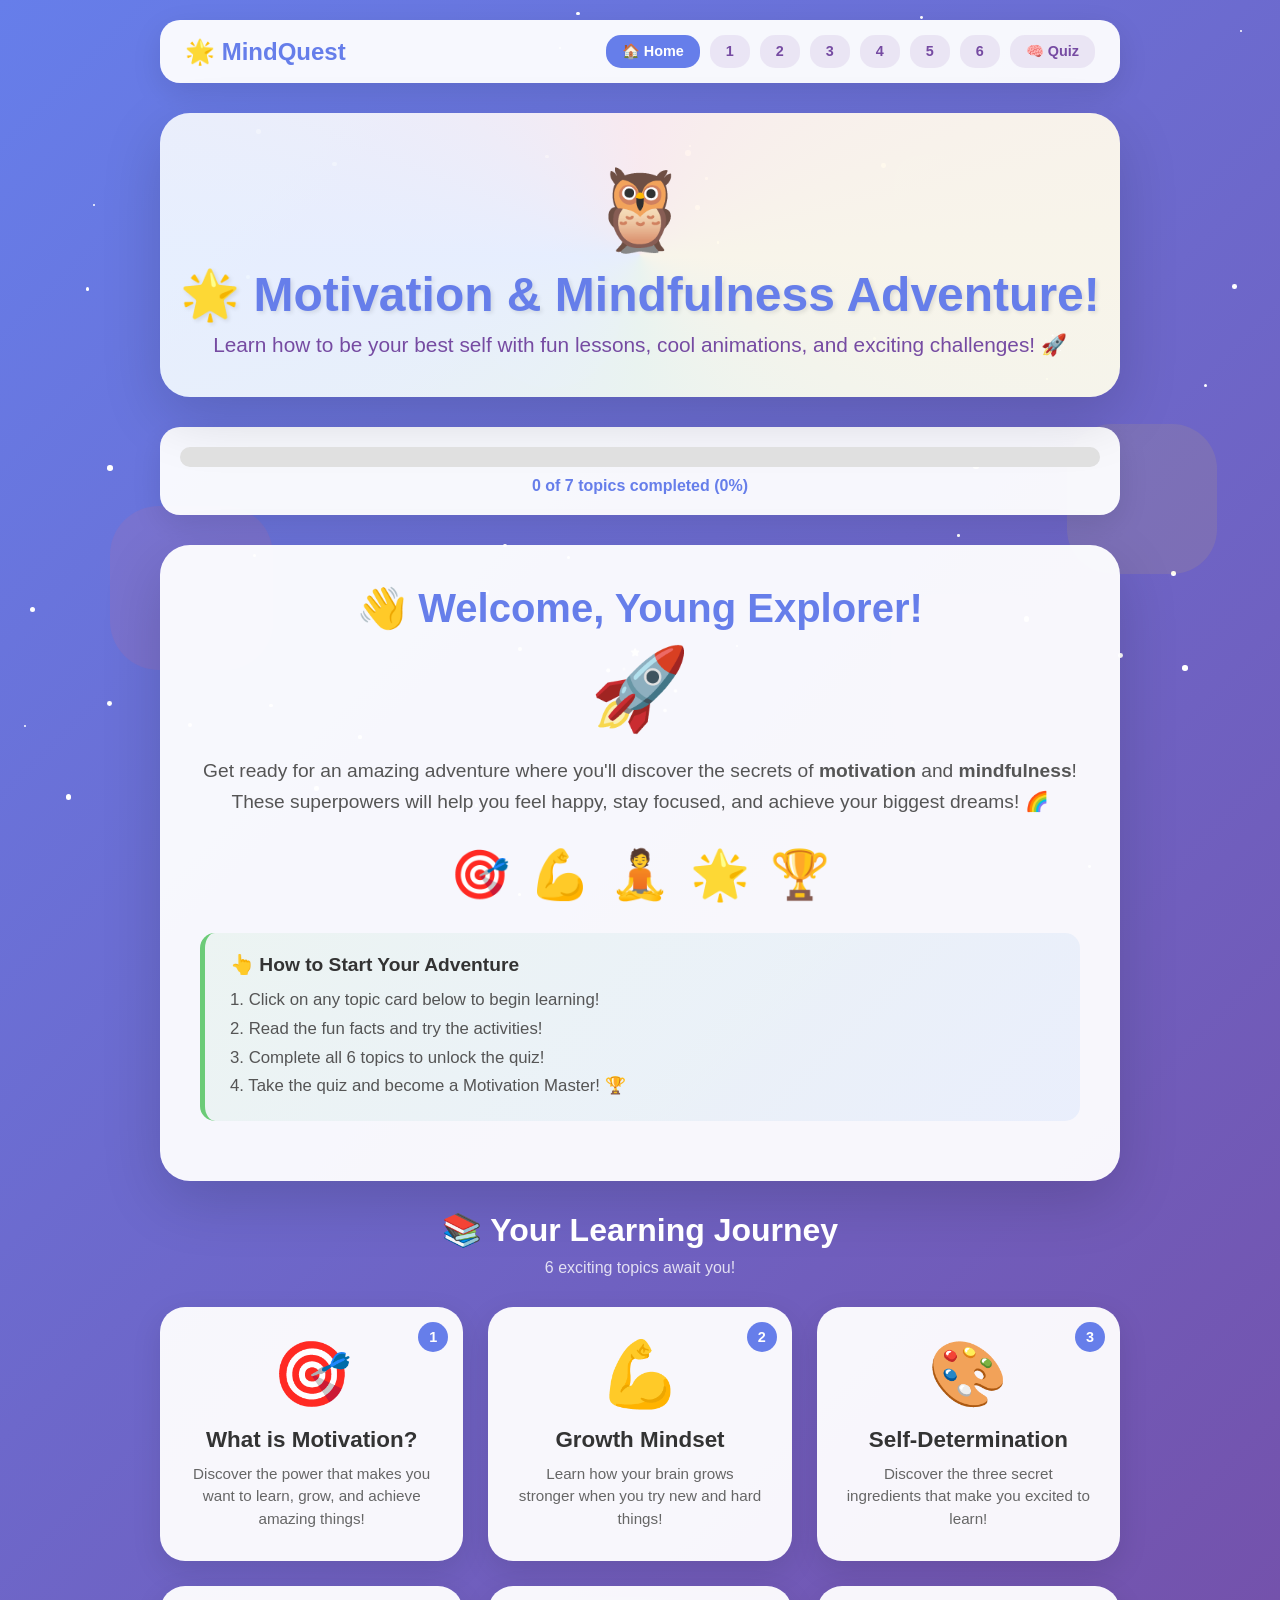
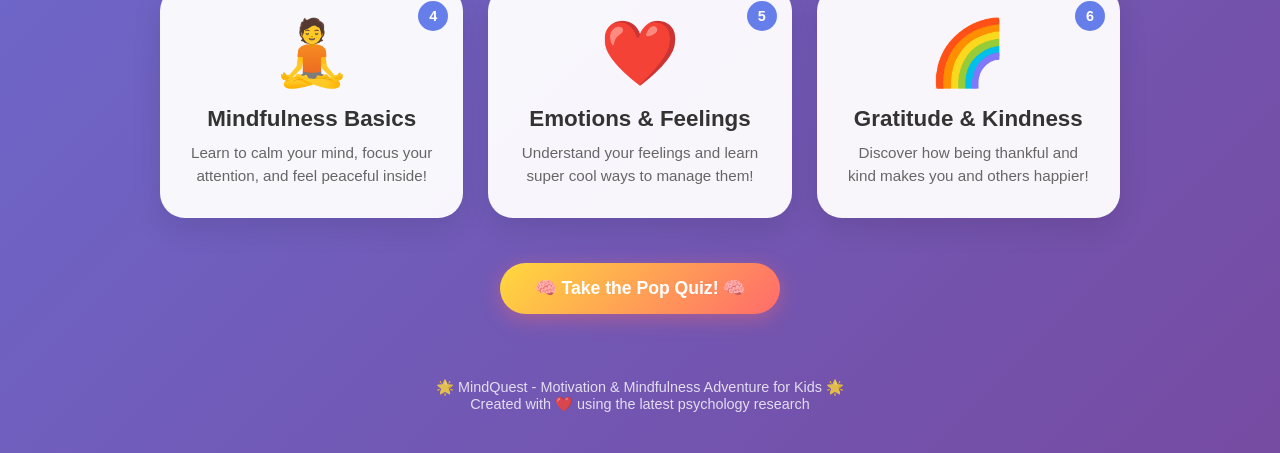
==== course/index.html @ 4ee38eb3 "motivation and mindfulness" ====
<!DOCTYPE html>
<html lang="en">
<head>
  <meta charset="UTF-8">
  <meta name="viewport" content="width=device-width, initial-scale=1.0">
  <title>🌟 Motivation & Mindfulness Adventure for Kids!</title>
  <link rel="stylesheet" href="css/style.css">
</head>
<body>
  <!-- Animated Background -->
  <div class="stars"></div>
  <div class="floating-shapes"></div>

  <div class="container">
    <!-- Navigation -->
    <nav class="nav-bar">
      <a href="index.html" class="logo">🌟 MindQuest</a>
      <div class="nav-links">
        <a href="index.html">🏠 Home</a>
        <a href="topic1.html">1</a>
        <a href="topic2.html">2</a>
        <a href="topic3.html">3</a>
        <a href="topic4.html">4</a>
        <a href="topic5.html">5</a>
        <a href="topic6.html">6</a>
        <a href="quiz.html">🧠 Quiz</a>
      </div>
    </nav>

    <!-- Header -->
    <header class="header">
      <span class="mascot">🦉</span>
      <h1>🌟 Motivation & Mindfulness Adventure!</h1>
      <p class="subtitle">Learn how to be your best self with fun lessons, cool animations, and exciting challenges! 🚀</p>
    </header>

    <!-- Progress -->
    <div class="progress-container">
      <div class="progress-bar">
        <div class="progress-fill" style="width: 0%"></div>
      </div>
      <p class="progress-text">0 of 7 topics completed (0%)</p>
    </div>

    <!-- Welcome Section -->
    <div class="topic-content">
      <h1>👋 Welcome, Young Explorer!</h1>
      <span class="topic-icon">🚀</span>
      <p class="intro-text">
        Get ready for an amazing adventure where you'll discover the secrets of <strong>motivation</strong> 
        and <strong>mindfulness</strong>! These superpowers will help you feel happy, stay focused, 
        and achieve your biggest dreams! 🌈
      </p>

      <div class="illustration">
        <div class="emoji-row">
          <span>🎯</span>
          <span>💪</span>
          <span>🧘</span>
          <span>🌟</span>
          <span>🏆</span>
        </div>
      </div>

      <div class="info-box activity">
        <h3>👆 How to Start Your Adventure</h3>
        <p>
          1. Click on any topic card below to begin learning!<br>
          2. Read the fun facts and try the activities!<br>
          3. Complete all 6 topics to unlock the quiz!<br>
          4. Take the quiz and become a Motivation Master! 🏆
        </p>
      </div>
    </div>

    <!-- Topic Cards Grid -->
    <h2 style="text-align:center; color:white; font-size:2em; margin:30px 0 10px 0;">📚 Your Learning Journey</h2>
    <p style="text-align:center; color:rgba(255,255,255,0.8); margin-bottom:20px;">6 exciting topics await you!</p>
    
    <div class="topic-grid">
      <a href="topic1.html" style="text-decoration:none;">
        <div class="topic-card">
          <span class="card-number">1</span>
          <span class="icon">🎯</span>
          <h3>What is Motivation?</h3>
          <p>Discover the power that makes you want to learn, grow, and achieve amazing things!</p>
        </div>
      </a>

      <a href="topic2.html" style="text-decoration:none;">
        <div class="topic-card">
          <span class="card-number">2</span>
          <span class="icon">💪</span>
          <h3>Growth Mindset</h3>
          <p>Learn how your brain grows stronger when you try new and hard things!</p>
        </div>
      </a>

      <a href="topic3.html" style="text-decoration:none;">
        <div class="topic-card">
          <span class="card-number">3</span>
          <span class="icon">🎨</span>
          <h3>Self-Determination</h3>
          <p>Discover the three secret ingredients that make you excited to learn!</p>
        </div>
      </a>

      <a href="topic4.html" style="text-decoration:none;">
        <div class="topic-card">
          <span class="card-number">4</span>
          <span class="icon">🧘</span>
          <h3>Mindfulness Basics</h3>
          <p>Learn to calm your mind, focus your attention, and feel peaceful inside!</p>
        </div>
      </a>

      <a href="topic5.html" style="text-decoration:none;">
        <div class="topic-card">
          <span class="card-number">5</span>
          <span class="icon">❤️</span>
          <h3>Emotions & Feelings</h3>
          <p>Understand your feelings and learn super cool ways to manage them!</p>
        </div>
      </a>

      <a href="topic6.html" style="text-decoration:none;">
        <div class="topic-card">
          <span class="card-number">6</span>
          <span class="icon">🌈</span>
          <h3>Gratitude & Kindness</h3>
          <p>Discover how being thankful and kind makes you and others happier!</p>
        </div>
      </a>
    </div>

    <!-- Quiz CTA -->
    <div style="text-align:center; margin: 40px 0;">
      <a href="quiz.html" class="btn btn-secondary">🧠 Take the Pop Quiz! 🧠</a>
    </div>

    <!-- Footer -->
    <footer class="footer">
      <p>🌟 MindQuest - Motivation & Mindfulness Adventure for Kids 🌟</p>
      <p>Created with ❤️ using the latest psychology research</p>
    </footer>
  </div>

  <script src="js/script.js"></script>
</body>
</html>
---- course/css/style.css ----
/* ===== RESET & BASE ===== */
* {
  margin: 0;
  padding: 0;
  box-sizing: border-box;
}

body {
  font-family: 'Segoe UI', 'Comic Sans MS', 'Chalkboard SE', cursive, sans-serif;
  background: linear-gradient(135deg, #667eea 0%, #764ba2 100%);
  min-height: 100vh;
  color: #333;
  overflow-x: hidden;
}

/* ===== ANIMATED BACKGROUND ===== */
.stars {
  position: fixed;
  top: 0;
  left: 0;
  width: 100%;
  height: 100%;
  pointer-events: none;
  z-index: 0;
  overflow: hidden;
}

.star {
  position: absolute;
  width: 4px;
  height: 4px;
  background: white;
  border-radius: 50%;
  animation: twinkle 3s infinite;
}

@keyframes twinkle {
  0%, 100% { opacity: 0.2; transform: scale(0.8); }
  50% { opacity: 1; transform: scale(1.2); }
}

/* ===== FLOATING SHAPES ===== */
.floating-shapes {
  position: fixed;
  top: 0;
  left: 0;
  width: 100%;
  height: 100%;
  pointer-events: none;
  z-index: 0;
  overflow: hidden;
}

.shape {
  position: absolute;
  border-radius: 50%;
  opacity: 0.1;
  animation: float 15s infinite ease-in-out;
}

.shape:nth-child(1) {
  width: 200px;
  height: 200px;
  background: #ff6b6b;
  top: 10%;
  left: 5%;
  animation-delay: 0s;
}

.shape:nth-child(2) {
  width: 150px;
  height: 150px;
  background: #ffd93d;
  top: 60%;
  left: 80%;
  animation-delay: -3s;
}

.shape:nth-child(3) {
  width: 180px;
  height: 180px;
  background: #6bcb77;
  top: 30%;
  left: 70%;
  animation-delay: -6s;
}

.shape:nth-child(4) {
  width: 120px;
  height: 120px;
  background: #4d96ff;
  top: 70%;
  left: 20%;
  animation-delay: -9s;
}

.shape:nth-child(5) {
  width: 100px;
  height: 100px;
  background: #ff6b6b;
  top: 80%;
  left: 50%;
  animation-delay: -12s;
}

@keyframes float {
  0%, 100% { transform: translateY(0) rotate(0deg); }
  25% { transform: translateY(-30px) rotate(90deg); }
  50% { transform: translateY(-60px) rotate(180deg); }
  75% { transform: translateY(-30px) rotate(270deg); }
}

/* ===== CONTAINER ===== */
.container {
  max-width: 1000px;
  margin: 0 auto;
  padding: 20px;
  position: relative;
  z-index: 1;
}

/* ===== HEADER ===== */
.header {
  text-align: center;
  padding: 40px 20px;
  background: rgba(255, 255, 255, 0.95);
  border-radius: 30px;
  margin-bottom: 30px;
  box-shadow: 0 20px 60px rgba(0,0,0,0.15);
  position: relative;
  overflow: hidden;
}

.header::before {
  content: '';
  position: absolute;
  top: -50%;
  left: -50%;
  width: 200%;
  height: 200%;
  background: conic-gradient(from 0deg, #ff6b6b, #ffd93d, #6bcb77, #4d96ff, #ff6b6b);
  animation: rotate 10s linear infinite;
  opacity: 0.1;
}

@keyframes rotate {
  100% { transform: rotate(360deg); }
}

.header h1 {
  font-size: 3em;
  color: #667eea;
  position: relative;
  z-index: 1;
  text-shadow: 2px 2px 4px rgba(0,0,0,0.1);
}

.header .subtitle {
  font-size: 1.3em;
  color: #764ba2;
  margin-top: 10px;
  position: relative;
  z-index: 1;
}

.header .mascot {
  font-size: 5em;
  display: block;
  margin: 10px auto;
  animation: bounce 2s infinite;
  position: relative;
  z-index: 1;
}

@keyframes bounce {
  0%, 100% { transform: translateY(0); }
  50% { transform: translateY(-20px); }
}

/* ===== NAVIGATION ===== */
.nav-bar {
  background: rgba(255, 255, 255, 0.95);
  border-radius: 20px;
  padding: 15px 25px;
  margin-bottom: 30px;
  display: flex;
  justify-content: space-between;
  align-items: center;
  box-shadow: 0 10px 30px rgba(0,0,0,0.1);
  flex-wrap: wrap;
  gap: 10px;
}

.nav-bar .logo {
  font-size: 1.5em;
  font-weight: bold;
  color: #667eea;
  text-decoration: none;
}

.nav-links {
  display: flex;
  gap: 10px;
  flex-wrap: wrap;
}

.nav-links a {
  text-decoration: none;
  color: #764ba2;
  padding: 8px 16px;
  border-radius: 15px;
  background: rgba(118, 75, 162, 0.1);
  transition: all 0.3s;
  font-weight: 600;
  font-size: 0.9em;
}

.nav-links a:hover {
  background: #764ba2;
  color: white;
  transform: translateY(-2px);
}

.nav-links a.active {
  background: #667eea;
  color: white;
}

/* ===== TOPIC CARDS ===== */
.topic-grid {
  display: grid;
  grid-template-columns: repeat(auto-fit, minmax(280px, 1fr));
  gap: 25px;
  margin: 30px 0;
}

.topic-card {
  background: rgba(255, 255, 255, 0.95);
  border-radius: 25px;
  padding: 30px;
  text-align: center;
  box-shadow: 0 10px 30px rgba(0,0,0,0.1);
  transition: all 0.3s;
  cursor: pointer;
  position: relative;
  overflow: hidden;
}

.topic-card::before {
  content: '';
  position: absolute;
  top: 0;
  left: 0;
  right: 0;
  height: 5px;
  background: linear-gradient(90deg, #ff6b6b, #ffd93d, #6bcb77, #4d96ff);
  transform: scaleX(0);
  transition: transform 0.3s;
}

.topic-card:hover::before {
  transform: scaleX(1);
}

.topic-card:hover {
  transform: translateY(-10px);
  box-shadow: 0 20px 50px rgba(0,0,0,0.2);
}

.topic-card .icon {
  font-size: 4em;
  margin-bottom: 15px;
  display: block;
  animation: bounce 2s infinite;
}

.topic-card:nth-child(2) .icon { animation-delay: 0.3s; }
.topic-card:nth-child(3) .icon { animation-delay: 0.6s; }
.topic-card:nth-child(4) .icon { animation-delay: 0.9s; }
.topic-card:nth-child(5) .icon { animation-delay: 1.2s; }
.topic-card:nth-child(6) .icon { animation-delay: 1.5s; }

.topic-card h3 {
  color: #333;
  font-size: 1.4em;
  margin-bottom: 10px;
}

.topic-card p {
  color: #666;
  font-size: 0.95em;
  line-height: 1.5;
}

.topic-card .card-number {
  position: absolute;
  top: 15px;
  right: 15px;
  background: #667eea;
  color: white;
  width: 30px;
  height: 30px;
  border-radius: 50%;
  display: flex;
  align-items: center;
  justify-content: center;
  font-weight: bold;
  font-size: 0.9em;
}

/* ===== TOPIC PAGE CONTENT ===== */
.topic-content {
  background: rgba(255, 255, 255, 0.95);
  border-radius: 30px;
  padding: 40px;
  margin-bottom: 30px;
  box-shadow: 0 20px 60px rgba(0,0,0,0.15);
  animation: slideUp 0.6s ease-out;
}

@keyframes slideUp {
  from { opacity: 0; transform: translateY(30px); }
  to { opacity: 1; transform: translateY(0); }
}

.topic-content h1 {
  font-size: 2.5em;
  color: #667eea;
  margin-bottom: 10px;
  text-align: center;
}

.topic-content .topic-icon {
  font-size: 5em;
  text-align: center;
  display: block;
  margin: 10px auto 20px;
  animation: bounce 2s infinite;
}

.topic-content .intro-text {
  font-size: 1.2em;
  color: #555;
  text-align: center;
  margin-bottom: 30px;
  line-height: 1.6;
}

/* ===== INFO BOXES ===== */
.info-box {
  background: linear-gradient(135deg, #667eea15, #764ba215);
  border-left: 5px solid #667eea;
  border-radius: 15px;
  padding: 20px 25px;
  margin: 20px 0;
  animation: slideUp 0.6s ease-out;
}

.info-box.tip {
  background: linear-gradient(135deg, #ffd93d15, #ff6b6b15);
  border-left-color: #ffd93d;
}

.info-box.activity {
  background: linear-gradient(135deg, #6bcb7715, #4d96ff15);
  border-left-color: #6bcb77;
}

.info-box.story {
  background: linear-gradient(135deg, #ff6b6b15, #ffd93d15);
  border-left-color: #ff6b6b;
}

.info-box h3 {
  color: #333;
  margin-bottom: 10px;
  font-size: 1.2em;
}

.info-box p, .info-box li {
  color: #555;
  line-height: 1.7;
  font-size: 1.05em;
}

.info-box ul {
  padding-left: 20px;
}

.info-box ul li {
  margin: 8px 0;
}

/* ===== ANIMATED ILLUSTRATIONS ===== */
.illustration {
  text-align: center;
  margin: 30px 0;
  position: relative;
}

.illustration .emoji-big {
  font-size: 6em;
  display: inline-block;
  animation: bounce 2s infinite;
}

.illustration .emoji-row {
  display: flex;
  justify-content: center;
  gap: 20px;
  flex-wrap: wrap;
}

.illustration .emoji-row span {
  font-size: 3em;
  animation: bounce 2s infinite;
}

.illustration .emoji-row span:nth-child(2) { animation-delay: 0.3s; }
.illustration .emoji-row span:nth-child(3) { animation-delay: 0.6s; }
.illustration .emoji-row span:nth-child(4) { animation-delay: 0.9s; }
.illustration .emoji-row span:nth-child(5) { animation-delay: 1.2s; }

/* ===== PROGRESS BAR ===== */
.progress-container {
  background: rgba(255, 255, 255, 0.95);
  border-radius: 20px;
  padding: 20px;
  margin-bottom: 30px;
  box-shadow: 0 10px 30px rgba(0,0,0,0.1);
}

.progress-bar {
  height: 20px;
  background: #e0e0e0;
  border-radius: 10px;
  overflow: hidden;
  position: relative;
}

.progress-fill {
  height: 100%;
  background: linear-gradient(90deg, #ff6b6b, #ffd93d, #6bcb77, #4d96ff);
  border-radius: 10px;
  transition: width 0.8s ease;
  position: relative;
}

.progress-fill::after {
  content: '';
  position: absolute;
  top: 0;
  left: 0;
  right: 0;
  bottom: 0;
  background: linear-gradient(90deg, transparent, rgba(255,255,255,0.3), transparent);
  animation: shimmer 2s infinite;
}

@keyframes shimmer {
  0% { transform: translateX(-100%); }
  100% { transform: translateX(100%); }
}

.progress-text {
  text-align: center;
  margin-top: 10px;
  font-weight: bold;
  color: #667eea;
}

/* ===== BUTTONS ===== */
.btn {
  display: inline-block;
  padding: 15px 35px;
  border-radius: 50px;
  text-decoration: none;
  font-weight: bold;
  font-size: 1.1em;
  transition: all 0.3s;
  border: none;
  cursor: pointer;
  margin: 5px;
}

.btn-primary {
  background: linear-gradient(135deg, #667eea, #764ba2);
  color: white;
  box-shadow: 0 5px 20px rgba(102, 126, 234, 0.4);
}

.btn-primary:hover {
  transform: translateY(-3px);
  box-shadow: 0 10px 30px rgba(102, 126, 234, 0.5);
}

.btn-secondary {
  background: linear-gradient(135deg, #ffd93d, #ff6b6b);
  color: white;
  box-shadow: 0 5px 20px rgba(255, 107, 107, 0.4);
}

.btn-secondary:hover {
  transform: translateY(-3px);
  box-shadow: 0 10px 30px rgba(255, 107, 107, 0.5);
}

.btn-success {
  background: linear-gradient(135deg, #6bcb77, #4d96ff);
  color: white;
  box-shadow: 0 5px 20px rgba(107, 203, 119, 0.4);
}

.btn-success:hover {
  transform: translateY(-3px);
  box-shadow: 0 10px 30px rgba(107, 203, 119, 0.5);
}

.btn-group {
  text-align: center;
  margin: 30px 0;
}

/* ===== QUIZ STYLES ===== */
.quiz-container {
  background: rgba(255, 255, 255, 0.95);
  border-radius: 30px;
  padding: 40px;
  margin-bottom: 30px;
  box-shadow: 0 20px 60px rgba(0,0,0,0.15);
}

.quiz-container h1 {
  text-align: center;
  color: #667eea;
  font-size: 2.5em;
  margin-bottom: 10px;
}

.quiz-container .quiz-icon {
  text-align: center;
  font-size: 4em;
  display: block;
  margin-bottom: 20px;
  animation: bounce 2s infinite;
}

.question {
  background: linear-gradient(135deg, #667eea08, #764ba208);
  border-radius: 20px;
  padding: 25px;
  margin: 20px 0;
  border: 2px solid #667eea20;
  animation: slideUp 0.6s ease-out;
}

.question:nth-child(2) { animation-delay: 0.1s; }
.question:nth-child(3) { animation-delay: 0.2s; }
.question:nth-child(4) { animation-delay: 0.3s; }
.question:nth-child(5) { animation-delay: 0.4s; }
.question:nth-child(6) { animation-delay: 0.5s; }

.question h3 {
  color: #333;
  margin-bottom: 15px;
  font-size: 1.2em;
}

.question .q-number {
  display: inline-block;
  background: #667eea;
  color: white;
  width: 30px;
  height: 30px;
  border-radius: 50%;
  text-align: center;
  line-height: 30px;
  margin-right: 10px;
  font-size: 0.9em;
}

.options {
  display: grid;
  grid-template-columns: 1fr 1fr;
  gap: 10px;
}

@media (max-width: 600px) {
  .options {
    grid-template-columns: 1fr;
  }
}

.option {
  padding: 12px 20px;
  border: 2px solid #e0e0e0;
  border-radius: 12px;
  cursor: pointer;
  transition: all 0.3s;
  background: white;
  font-size: 1em;
  text-align: left;
}

.option:hover {
  border-color: #667eea;
  background: #667eea10;
}

.option.selected {
  border-color: #667eea;
  background: #667eea20;
}

.option.correct {
  border-color: #6bcb77;
  background: #6bcb7720;
  animation: correctPulse 0.5s;
}

.option.wrong {
  border-color: #ff6b6b;
  background: #ff6b6b20;
  animation: shake 0.5s;
}

@keyframes correctPulse {
  0%, 100% { transform: scale(1); }
  50% { transform: scale(1.05); }
}

@keyframes shake {
  0%, 100% { transform: translateX(0); }
  25% { transform: translateX(-5px); }
  75% { transform: translateX(5px); }
}

.quiz-result {
  text-align: center;
  padding: 30px;
  margin-top: 20px;
  border-radius: 20px;
  background: linear-gradient(135deg, #667eea10, #764ba210);
  display: none;
}

.quiz-result.show {
  display: block;
  animation: slideUp 0.6s ease-out;
}

.quiz-result .result-icon {
  font-size: 5em;
  display: block;
  margin-bottom: 15px;
}

.quiz-result h2 {
  color: #667eea;
  margin-bottom: 10px;
}

.quiz-result .score {
  font-size: 2em;
  font-weight: bold;
  color: #764ba2;
  margin: 15px 0;
}

.quiz-result .answers-review {
  text-align: left;
  margin-top: 20px;
}

.answers-review .answer-item {
  padding: 10px;
  margin: 5px 0;
  border-radius: 10px;
  background: white;
}

.answer-item.correct-answer {
  border-left: 4px solid #6bcb77;
}

.answer-item.wrong-answer {
  border-left: 4px solid #ff6b6b;
}

/* ===== FOOTER ===== */
.footer {
  text-align: center;
  padding: 20px;
  color: rgba(255,255,255,0.8);
  font-size: 0.9em;
}

/* ===== CONFETTI ===== */
.confetti-container {
  position: fixed;
  top: 0;
  left: 0;
  width: 100%;
  height: 100%;
  pointer-events: none;
  z-index: 1000;
  overflow: hidden;
}

.confetti-piece {
  position: absolute;
  width: 10px;
  height: 10px;
  top: -10px;
  animation: confettiFall 3s ease-in forwards;
}

@keyframes confettiFall {
  0% { transform: translateY(0) rotate(0deg); opacity: 1; }
  100% { transform: translateY(100vh) rotate(720deg); opacity: 0; }
}

/* ===== RESPONSIVE ===== */
@media (max-width: 768px) {
  .header h1 { font-size: 2em; }
  .topic-content { padding: 25px; }
  .topic-content h1 { font-size: 1.8em; }
  .nav-bar { flex-direction: column; text-align: center; }
  .nav-links { justify-content: center; }
  .quiz-container { padding: 20px; }
}

/* ===== TOOLTIP ===== */
.tooltip {
  position: relative;
  display: inline-block;
  cursor: help;
}

.tooltip .tooltip-text {
  visibility: hidden;
  width: 200px;
  background: #333;
  color: white;
  text-align: center;
  border-radius: 10px;
  padding: 10px;
  position: absolute;
  z-index: 1;
  bottom: 125%;
  left: 50%;
  transform: translateX(-50%);
  opacity: 0;
  transition: opacity 0.3s;
  font-size: 0.9em;
}

.tooltip:hover .tooltip-text {
  visibility: visible;
  opacity: 1;
}

/* ===== LOADING SPINNER ===== */
.spinner {
  width: 50px;
  height: 50px;
  border: 5px solid #e0e0e0;
  border-top: 5px solid #667eea;
  border-radius: 50%;
  animation: spin 1s linear infinite;
  margin: 20px auto;
}

@keyframes spin {
  0% { transform: rotate(0deg); }
  100% { transform: rotate(360deg); }
}

/* ===== PAGE TRANSITIONS ===== */
.page-transition {
  animation: pageIn 0.5s ease-out;
}

@keyframes pageIn {
  from { opacity: 0; transform: scale(0.95); }
  to { opacity: 1; transform: scale(1); }
}
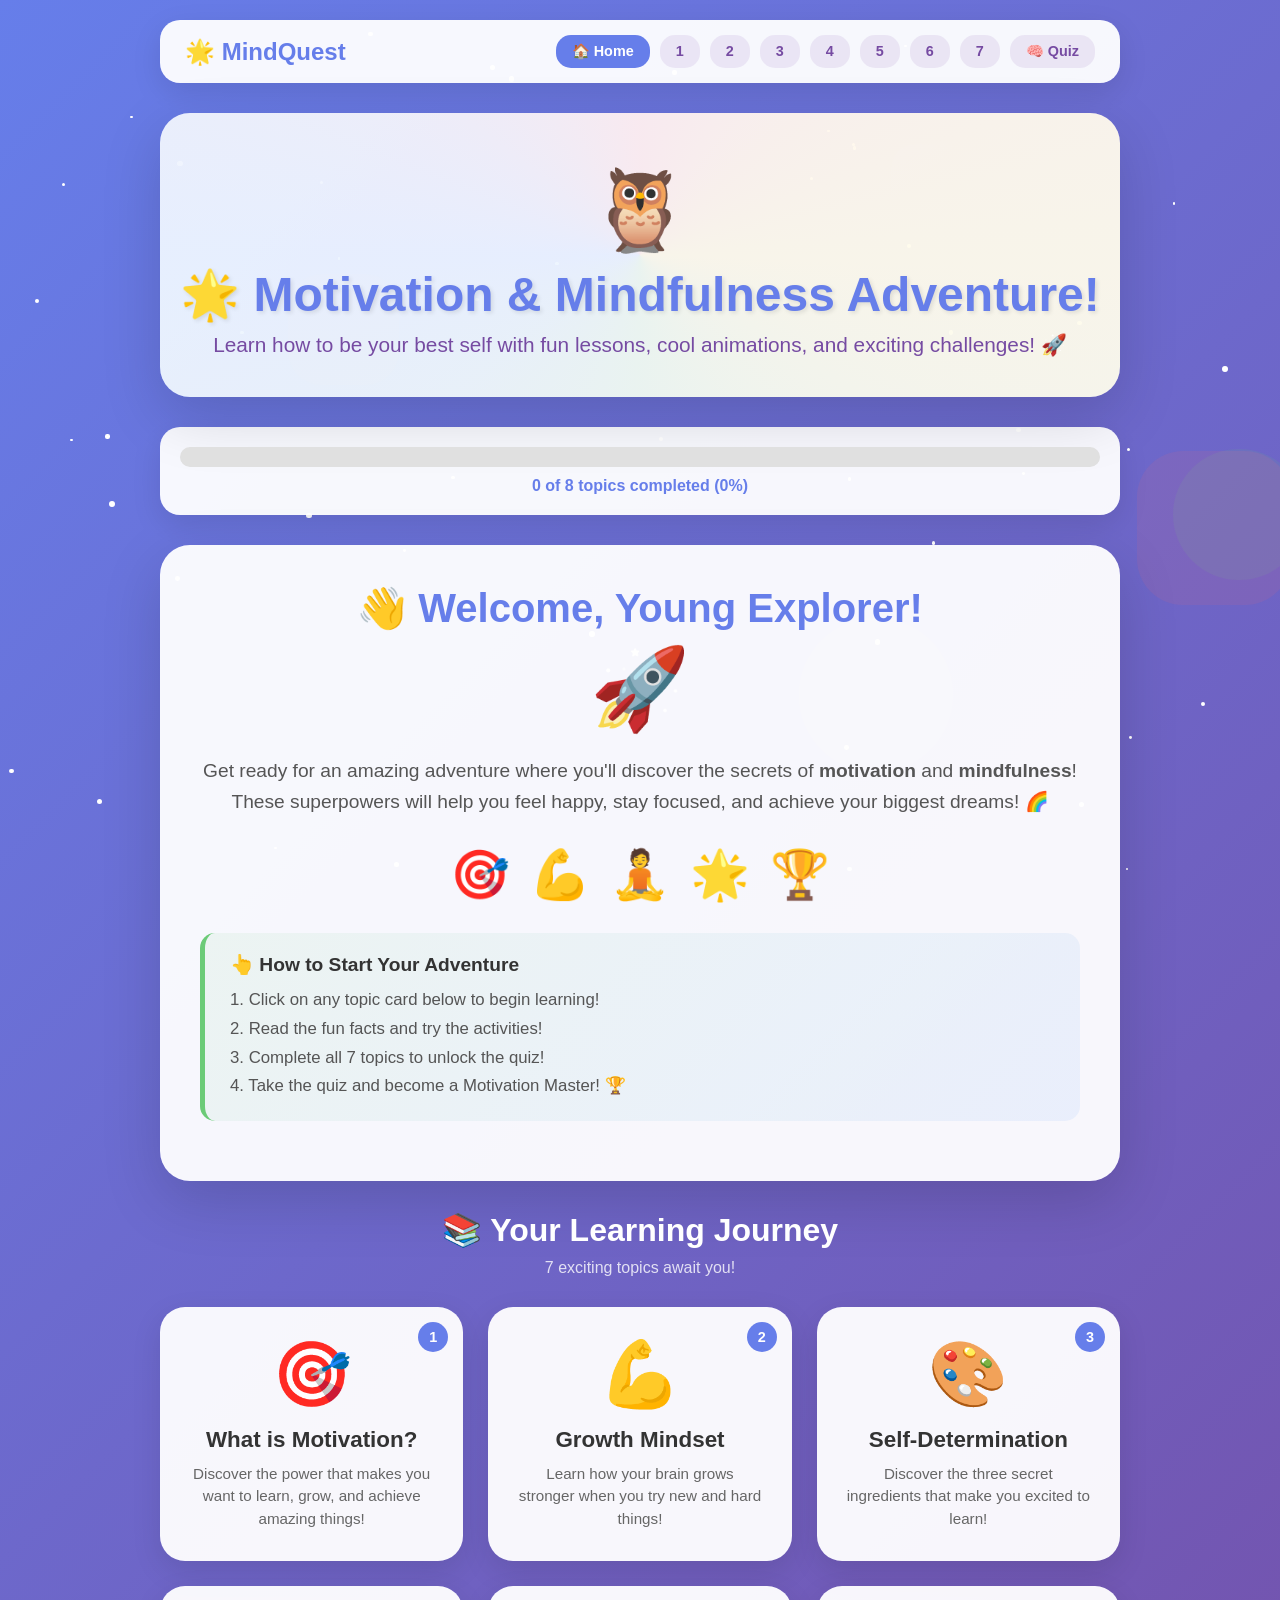
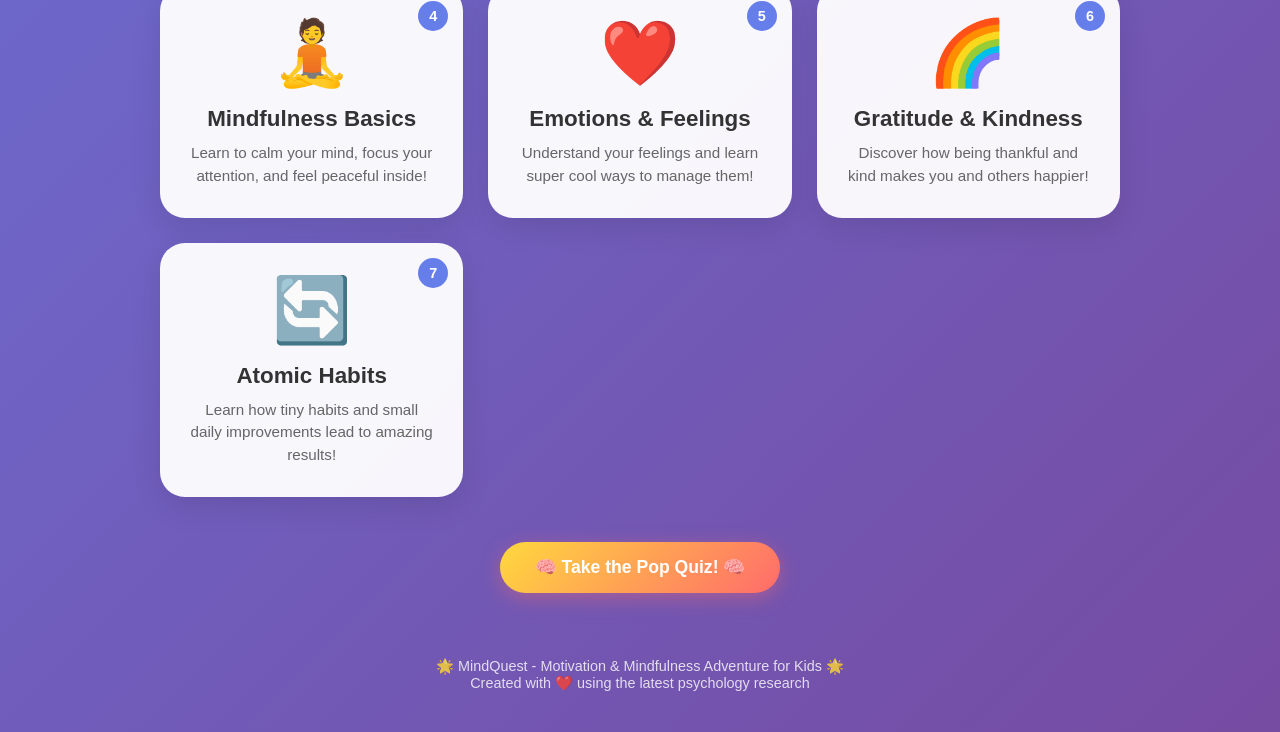
==== commit 23a4fe03: "added atomic habit" ====
--- a/course/index.html
+++ b/course/index.html
@@ -7,12 +7,10 @@
   <link rel="stylesheet" href="css/style.css">
 </head>
 <body>
-  <!-- Animated Background -->
   <div class="stars"></div>
   <div class="floating-shapes"></div>
 
   <div class="container">
-    <!-- Navigation -->
     <nav class="nav-bar">
       <a href="index.html" class="logo">🌟 MindQuest</a>
       <div class="nav-links">
@@ -23,26 +21,24 @@
         <a href="topic4.html">4</a>
         <a href="topic5.html">5</a>
         <a href="topic6.html">6</a>
+        <a href="topic7.html">7</a>
         <a href="quiz.html">🧠 Quiz</a>
       </div>
     </nav>
 
-    <!-- Header -->
     <header class="header">
       <span class="mascot">🦉</span>
       <h1>🌟 Motivation & Mindfulness Adventure!</h1>
       <p class="subtitle">Learn how to be your best self with fun lessons, cool animations, and exciting challenges! 🚀</p>
     </header>
 
-    <!-- Progress -->
     <div class="progress-container">
       <div class="progress-bar">
         <div class="progress-fill" style="width: 0%"></div>
       </div>
-      <p class="progress-text">0 of 7 topics completed (0%)</p>
+      <p class="progress-text">0 of 8 topics completed (0%)</p>
     </div>
 
-    <!-- Welcome Section -->
     <div class="topic-content">
       <h1>👋 Welcome, Young Explorer!</h1>
       <span class="topic-icon">🚀</span>
@@ -67,15 +63,14 @@
         <p>
           1. Click on any topic card below to begin learning!<br>
           2. Read the fun facts and try the activities!<br>
-          3. Complete all 6 topics to unlock the quiz!<br>
+          3. Complete all 7 topics to unlock the quiz!<br>
           4. Take the quiz and become a Motivation Master! 🏆
         </p>
       </div>
     </div>
 
-    <!-- Topic Cards Grid -->
     <h2 style="text-align:center; color:white; font-size:2em; margin:30px 0 10px 0;">📚 Your Learning Journey</h2>
-    <p style="text-align:center; color:rgba(255,255,255,0.8); margin-bottom:20px;">6 exciting topics await you!</p>
+    <p style="text-align:center; color:rgba(255,255,255,0.8); margin-bottom:20px;">7 exciting topics await you!</p>
     
     <div class="topic-grid">
       <a href="topic1.html" style="text-decoration:none;">
@@ -131,14 +126,21 @@
           <p>Discover how being thankful and kind makes you and others happier!</p>
         </div>
       </a>
+
+      <a href="topic7.html" style="text-decoration:none;">
+        <div class="topic-card">
+          <span class="card-number">7</span>
+          <span class="icon">🔄</span>
+          <h3>Atomic Habits</h3>
+          <p>Learn how tiny habits and small daily improvements lead to amazing results!</p>
+        </div>
+      </a>
     </div>
 
-    <!-- Quiz CTA -->
     <div style="text-align:center; margin: 40px 0;">
       <a href="quiz.html" class="btn btn-secondary">🧠 Take the Pop Quiz! 🧠</a>
     </div>
 
-    <!-- Footer -->
     <footer class="footer">
       <p>🌟 MindQuest - Motivation & Mindfulness Adventure for Kids 🌟</p>
       <p>Created with ❤️ using the latest psychology research</p>
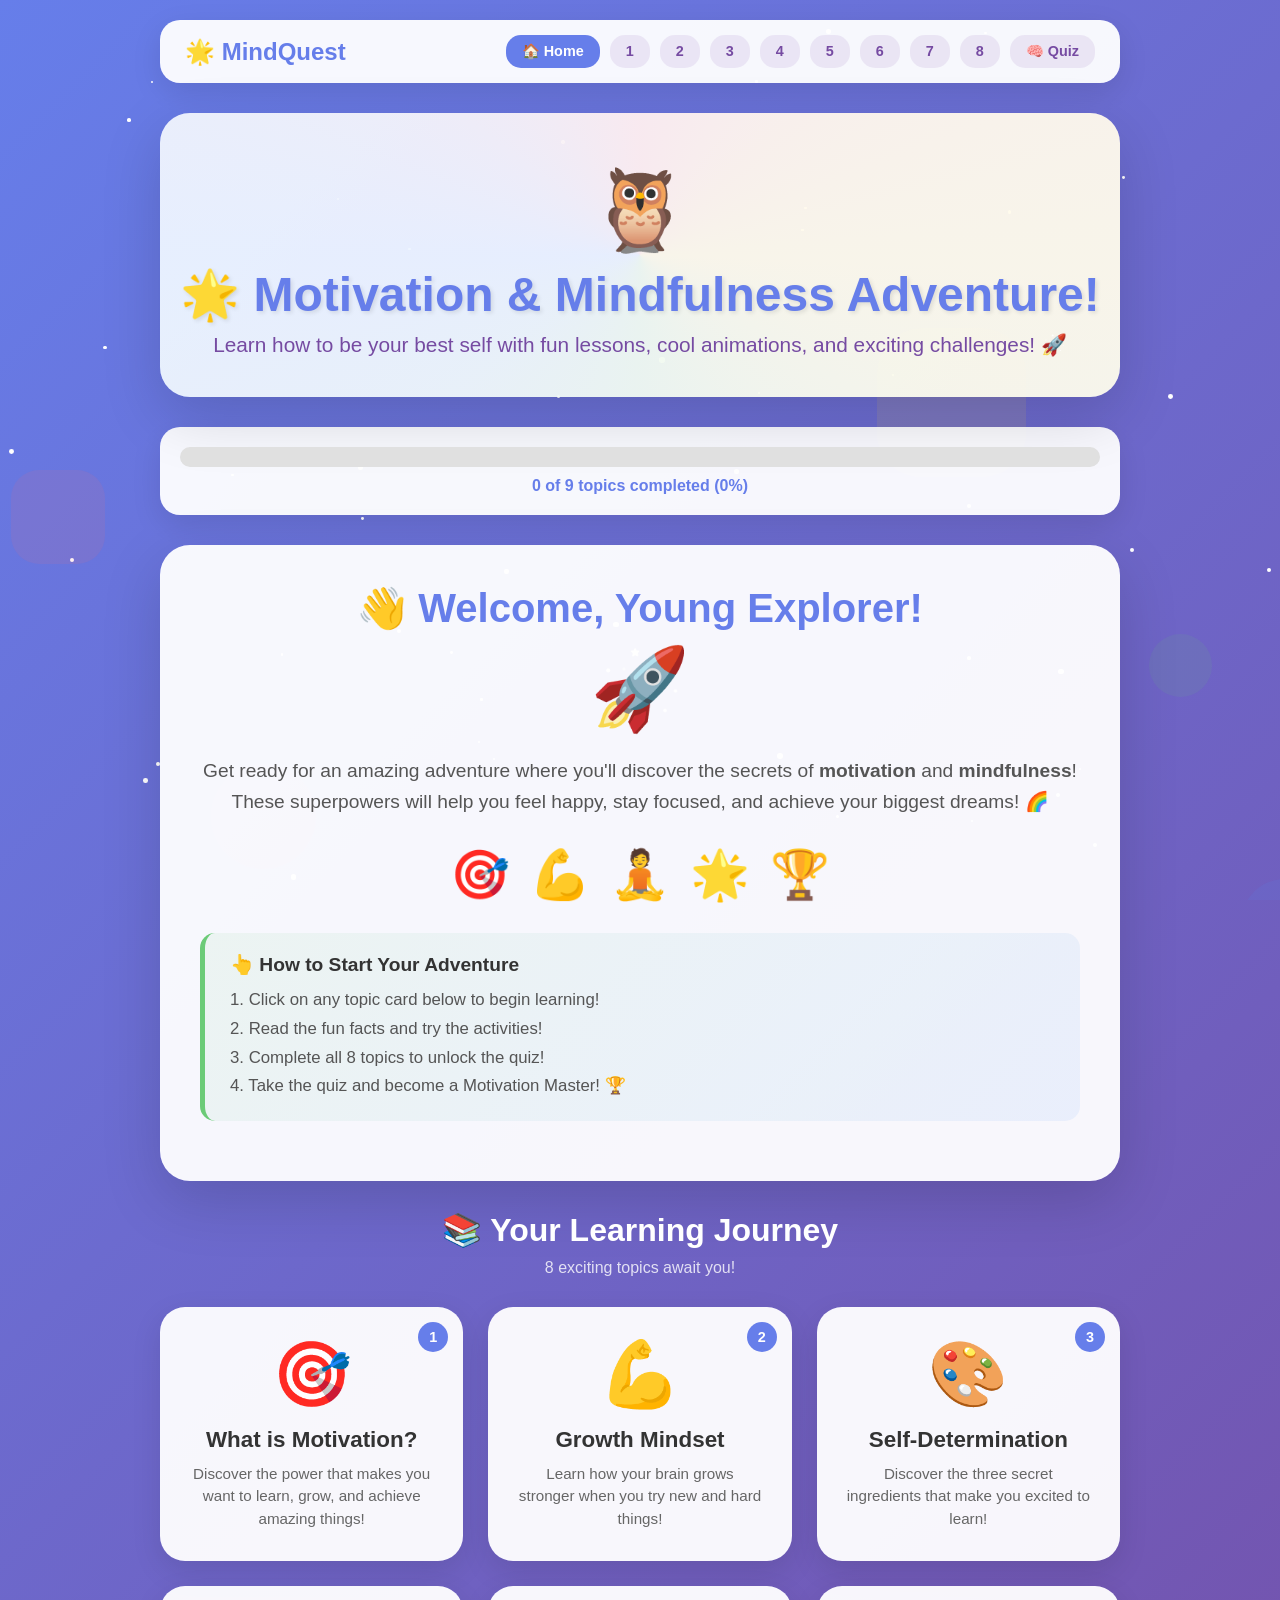
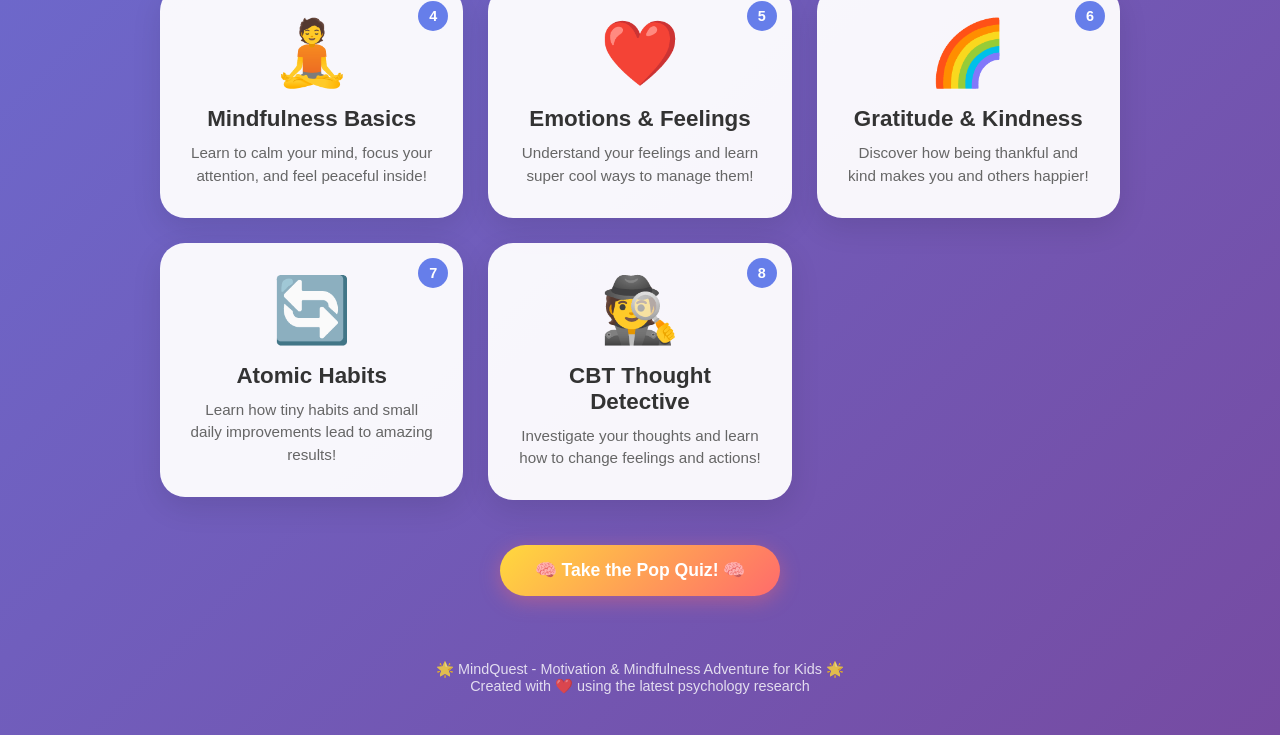
==== commit e0b848a8: "add joke columns" ====
--- a/course/index.html
+++ b/course/index.html
@@ -22,6 +22,7 @@
         <a href="topic5.html">5</a>
         <a href="topic6.html">6</a>
         <a href="topic7.html">7</a>
+        <a href="topic8.html">8</a>
         <a href="quiz.html">🧠 Quiz</a>
       </div>
     </nav>
@@ -36,7 +37,7 @@
       <div class="progress-bar">
         <div class="progress-fill" style="width: 0%"></div>
       </div>
-      <p class="progress-text">0 of 8 topics completed (0%)</p>
+      <p class="progress-text">0 of 9 topics completed (0%)</p>
     </div>
 
     <div class="topic-content">
@@ -63,14 +64,14 @@
         <p>
           1. Click on any topic card below to begin learning!<br>
           2. Read the fun facts and try the activities!<br>
-          3. Complete all 7 topics to unlock the quiz!<br>
+          3. Complete all 8 topics to unlock the quiz!<br>
           4. Take the quiz and become a Motivation Master! 🏆
         </p>
       </div>
     </div>
 
     <h2 style="text-align:center; color:white; font-size:2em; margin:30px 0 10px 0;">📚 Your Learning Journey</h2>
-    <p style="text-align:center; color:rgba(255,255,255,0.8); margin-bottom:20px;">7 exciting topics await you!</p>
+    <p style="text-align:center; color:rgba(255,255,255,0.8); margin-bottom:20px;">8 exciting topics await you!</p>
     
     <div class="topic-grid">
       <a href="topic1.html" style="text-decoration:none;">
@@ -135,6 +136,15 @@
           <p>Learn how tiny habits and small daily improvements lead to amazing results!</p>
         </div>
       </a>
+
+      <a href="topic8.html" style="text-decoration:none;">
+        <div class="topic-card">
+          <span class="card-number">8</span>
+          <span class="icon">🕵️</span>
+          <h3>CBT Thought Detective</h3>
+          <p>Investigate your thoughts and learn how to change feelings and actions!</p>
+        </div>
+      </a>
     </div>
 
     <div style="text-align:center; margin: 40px 0;">
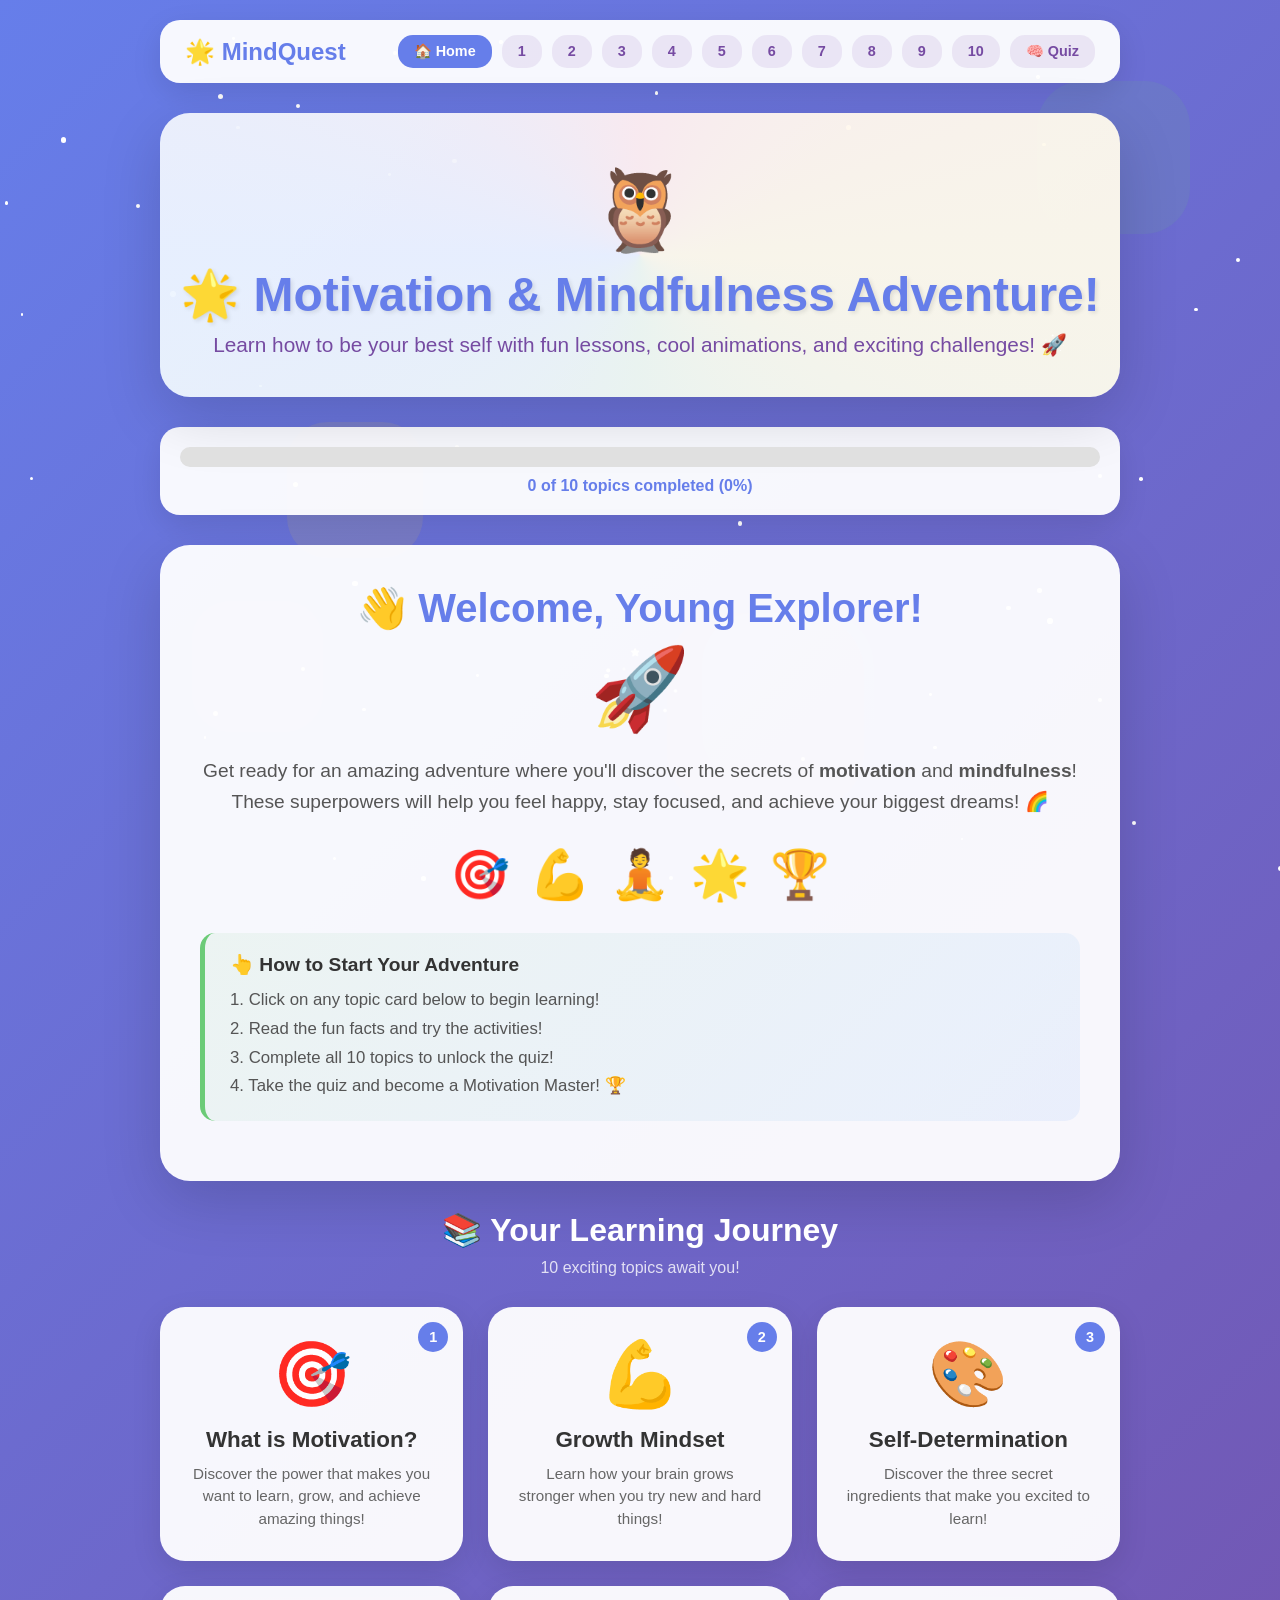
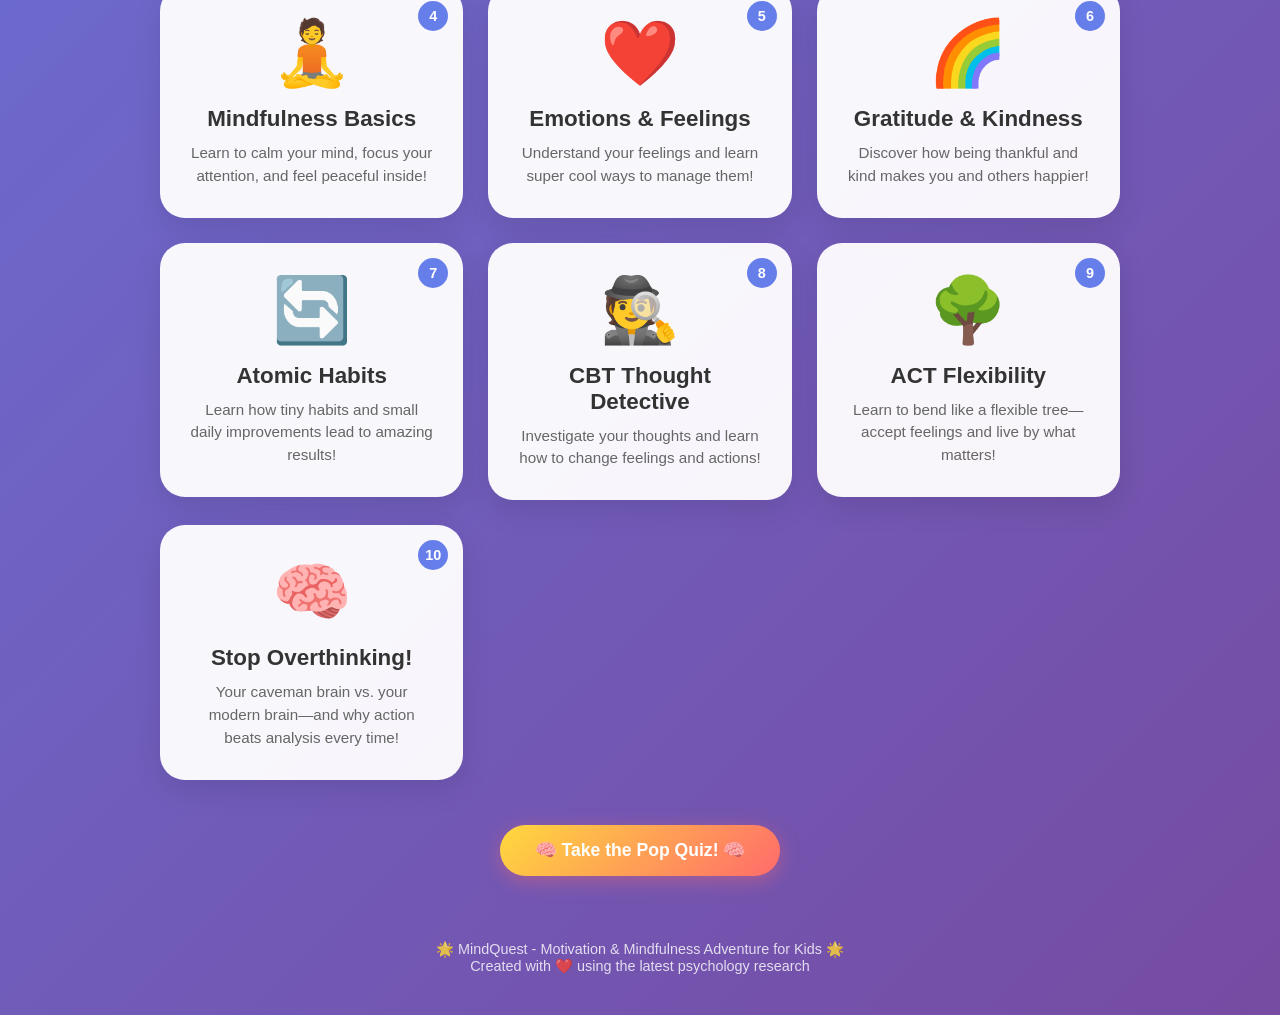
==== commit 9f5cc007: "added caveman snap" ====
--- a/course/index.html
+++ b/course/index.html
@@ -23,6 +23,8 @@
         <a href="topic6.html">6</a>
         <a href="topic7.html">7</a>
         <a href="topic8.html">8</a>
+        <a href="topic9.html">9</a>
+        <a href="topic10.html">10</a>
         <a href="quiz.html">🧠 Quiz</a>
       </div>
     </nav>
@@ -37,7 +39,7 @@
       <div class="progress-bar">
         <div class="progress-fill" style="width: 0%"></div>
       </div>
-      <p class="progress-text">0 of 9 topics completed (0%)</p>
+      <p class="progress-text">0 of 11 topics completed (0%)</p>
     </div>
 
     <div class="topic-content">
@@ -64,14 +66,14 @@
         <p>
           1. Click on any topic card below to begin learning!<br>
           2. Read the fun facts and try the activities!<br>
-          3. Complete all 8 topics to unlock the quiz!<br>
+          3. Complete all 10 topics to unlock the quiz!<br>
           4. Take the quiz and become a Motivation Master! 🏆
         </p>
       </div>
     </div>
 
     <h2 style="text-align:center; color:white; font-size:2em; margin:30px 0 10px 0;">📚 Your Learning Journey</h2>
-    <p style="text-align:center; color:rgba(255,255,255,0.8); margin-bottom:20px;">8 exciting topics await you!</p>
+    <p style="text-align:center; color:rgba(255,255,255,0.8); margin-bottom:20px;">10 exciting topics await you!</p>
     
     <div class="topic-grid">
       <a href="topic1.html" style="text-decoration:none;">
@@ -145,6 +147,24 @@
           <p>Investigate your thoughts and learn how to change feelings and actions!</p>
         </div>
       </a>
+
+      <a href="topic9.html" style="text-decoration:none;">
+        <div class="topic-card">
+          <span class="card-number">9</span>
+          <span class="icon">🌳</span>
+          <h3>ACT Flexibility</h3>
+          <p>Learn to bend like a flexible tree—accept feelings and live by what matters!</p>
+        </div>
+      </a>
+
+      <a href="topic10.html" style="text-decoration:none;">
+        <div class="topic-card">
+          <span class="card-number">10</span>
+          <span class="icon">🧠</span>
+          <h3>Stop Overthinking!</h3>
+          <p>Your caveman brain vs. your modern brain—and why action beats analysis every time!</p>
+        </div>
+      </a>
     </div>
 
     <div style="text-align:center; margin: 40px 0;">
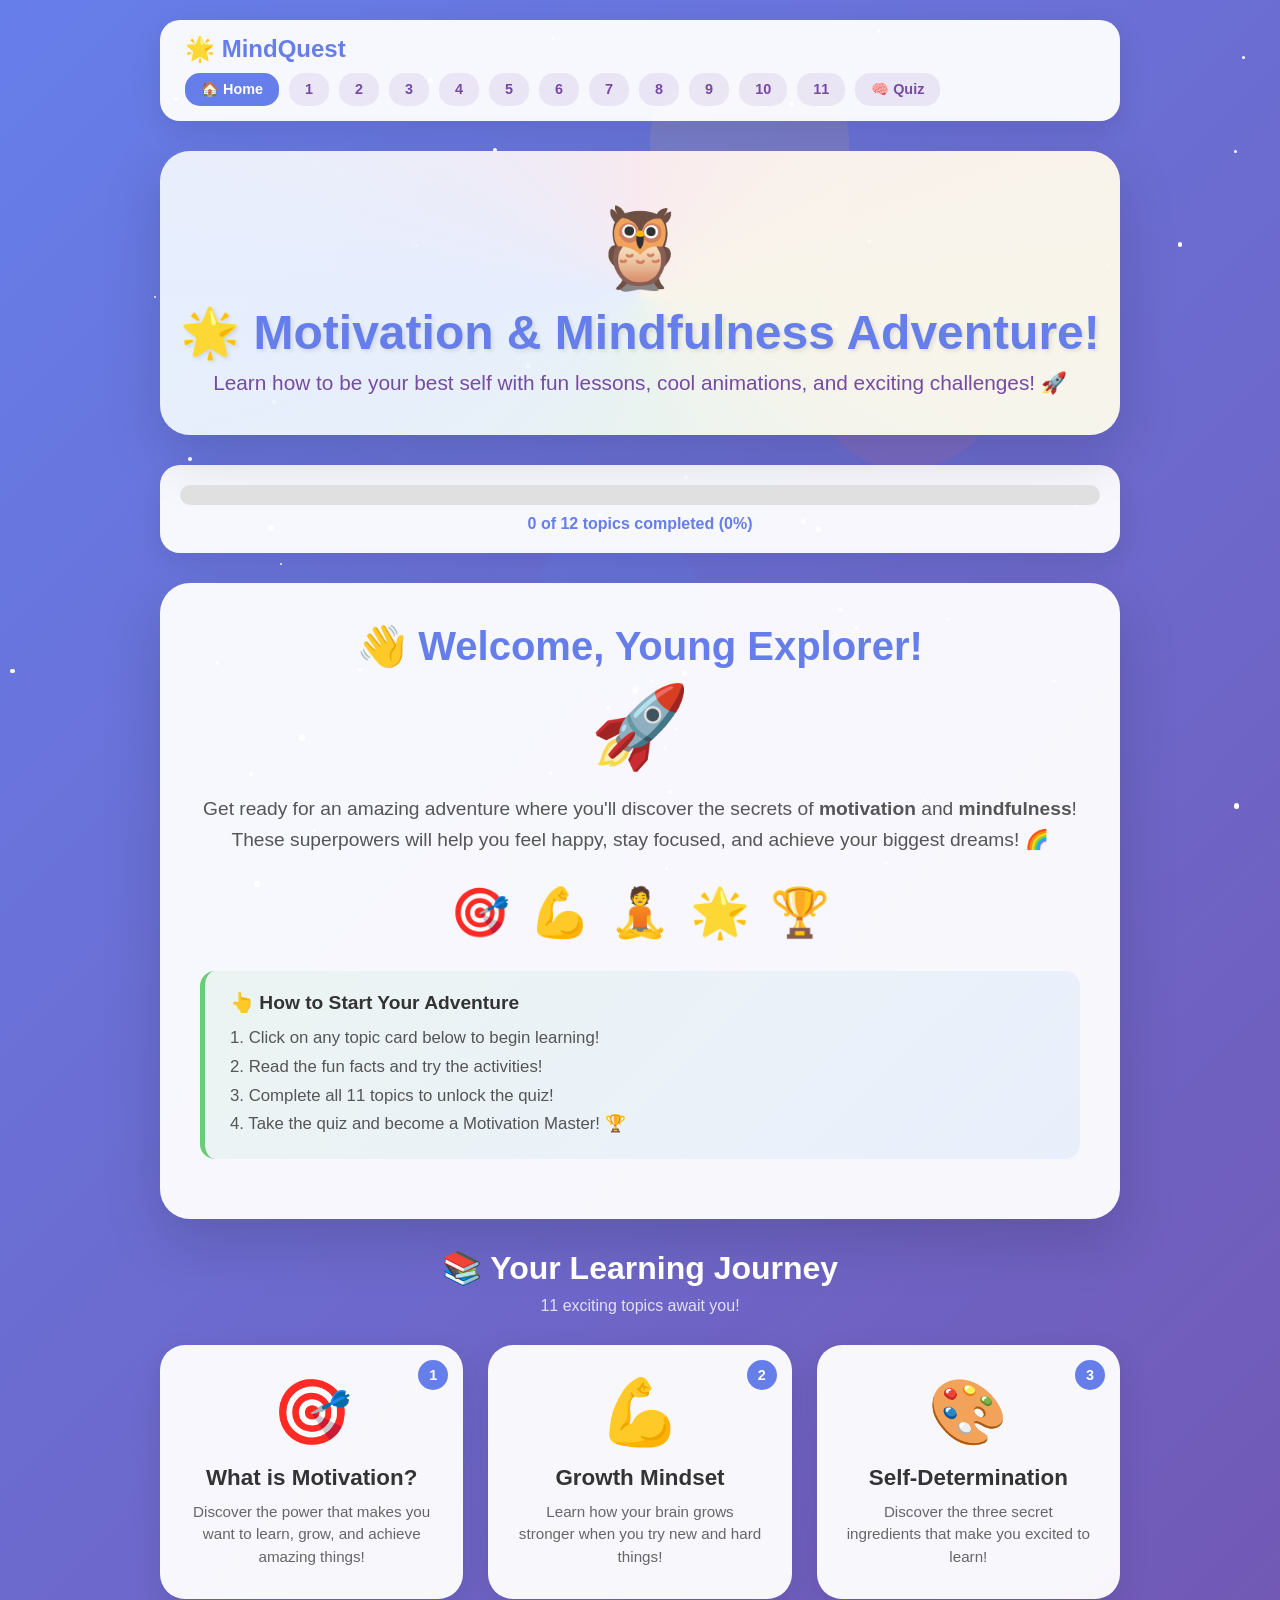
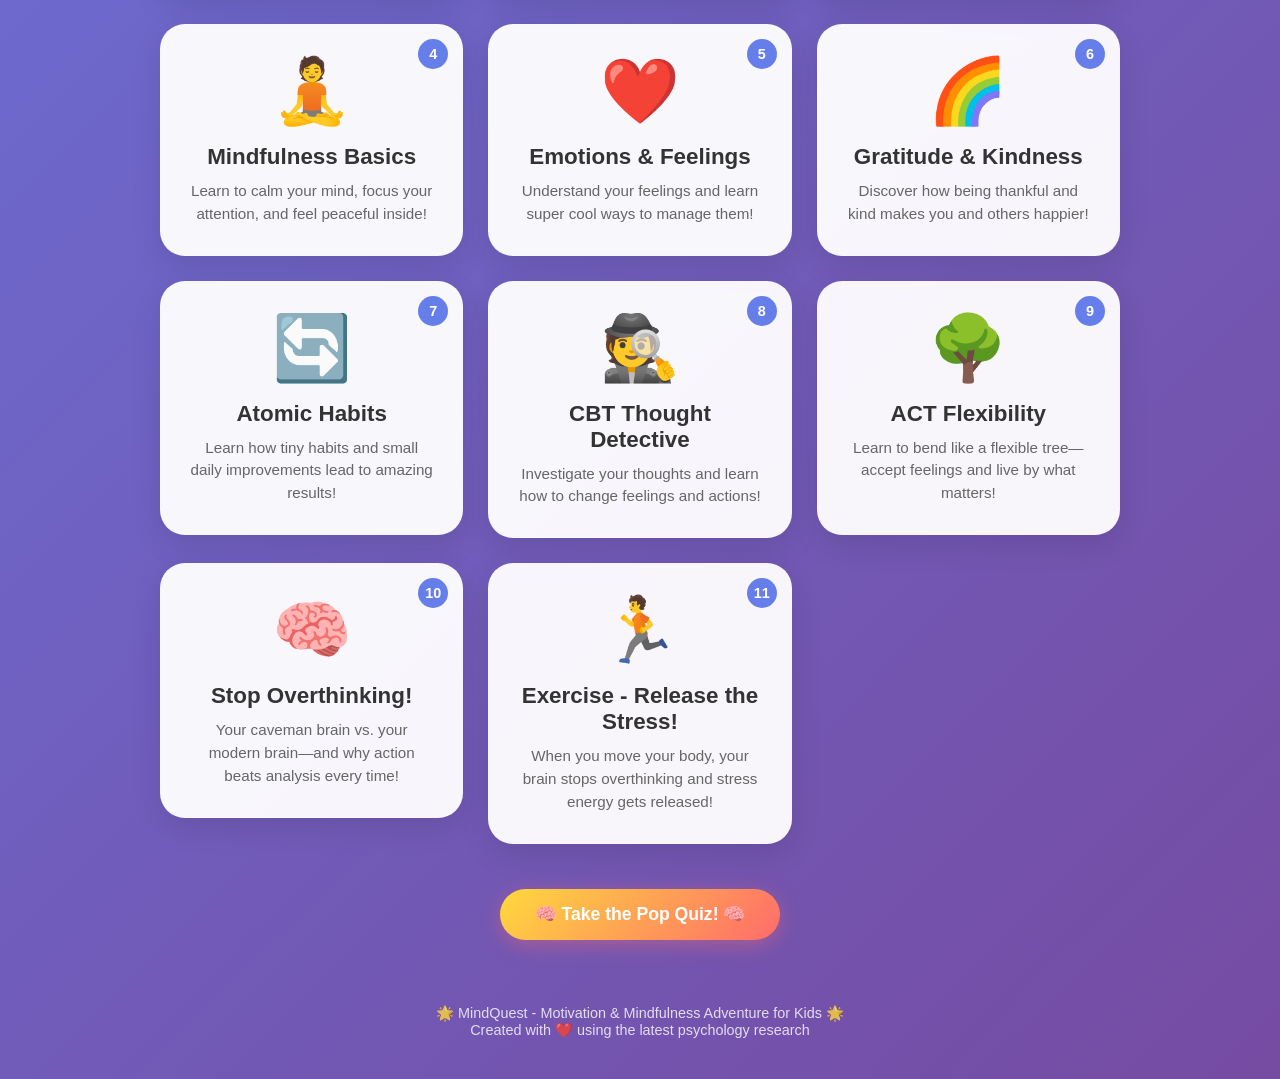
==== commit b30a2f70: "added exercise" ====
--- a/course/index.html
+++ b/course/index.html
@@ -25,6 +25,7 @@
         <a href="topic8.html">8</a>
         <a href="topic9.html">9</a>
         <a href="topic10.html">10</a>
+        <a href="topic11.html">11</a>
         <a href="quiz.html">🧠 Quiz</a>
       </div>
     </nav>
@@ -66,14 +67,14 @@
         <p>
           1. Click on any topic card below to begin learning!<br>
           2. Read the fun facts and try the activities!<br>
-          3. Complete all 10 topics to unlock the quiz!<br>
+          3. Complete all 11 topics to unlock the quiz!<br>
           4. Take the quiz and become a Motivation Master! 🏆
         </p>
       </div>
     </div>
 
     <h2 style="text-align:center; color:white; font-size:2em; margin:30px 0 10px 0;">📚 Your Learning Journey</h2>
-    <p style="text-align:center; color:rgba(255,255,255,0.8); margin-bottom:20px;">10 exciting topics await you!</p>
+    <p style="text-align:center; color:rgba(255,255,255,0.8); margin-bottom:20px;">11 exciting topics await you!</p>
     
     <div class="topic-grid">
       <a href="topic1.html" style="text-decoration:none;">
@@ -165,6 +166,15 @@
           <p>Your caveman brain vs. your modern brain—and why action beats analysis every time!</p>
         </div>
       </a>
+
+      <a href="topic11.html" style="text-decoration:none;">
+        <div class="topic-card">
+          <span class="card-number">11</span>
+          <span class="icon">🏃</span>
+          <h3>Exercise - Release the Stress!</h3>
+          <p>When you move your body, your brain stops overthinking and stress energy gets released!</p>
+        </div>
+      </a>
     </div>
 
     <div style="text-align:center; margin: 40px 0;">
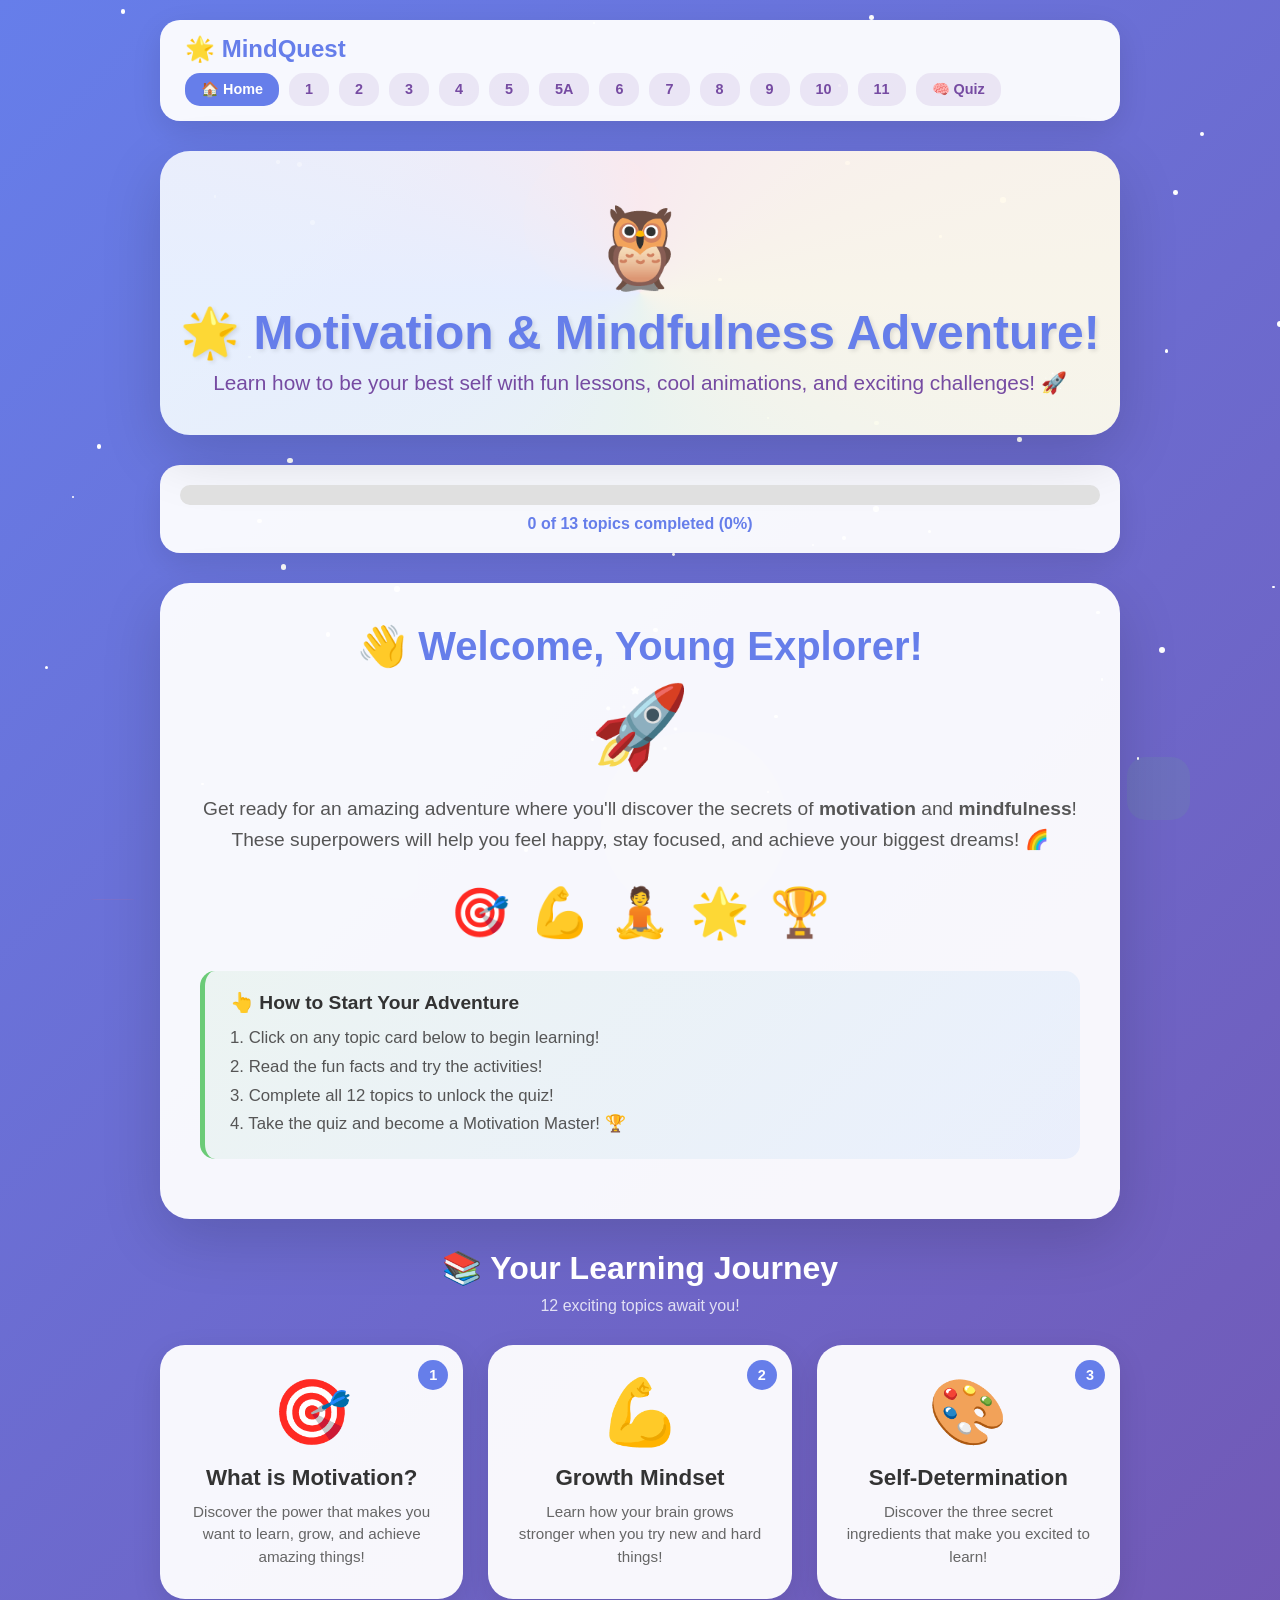
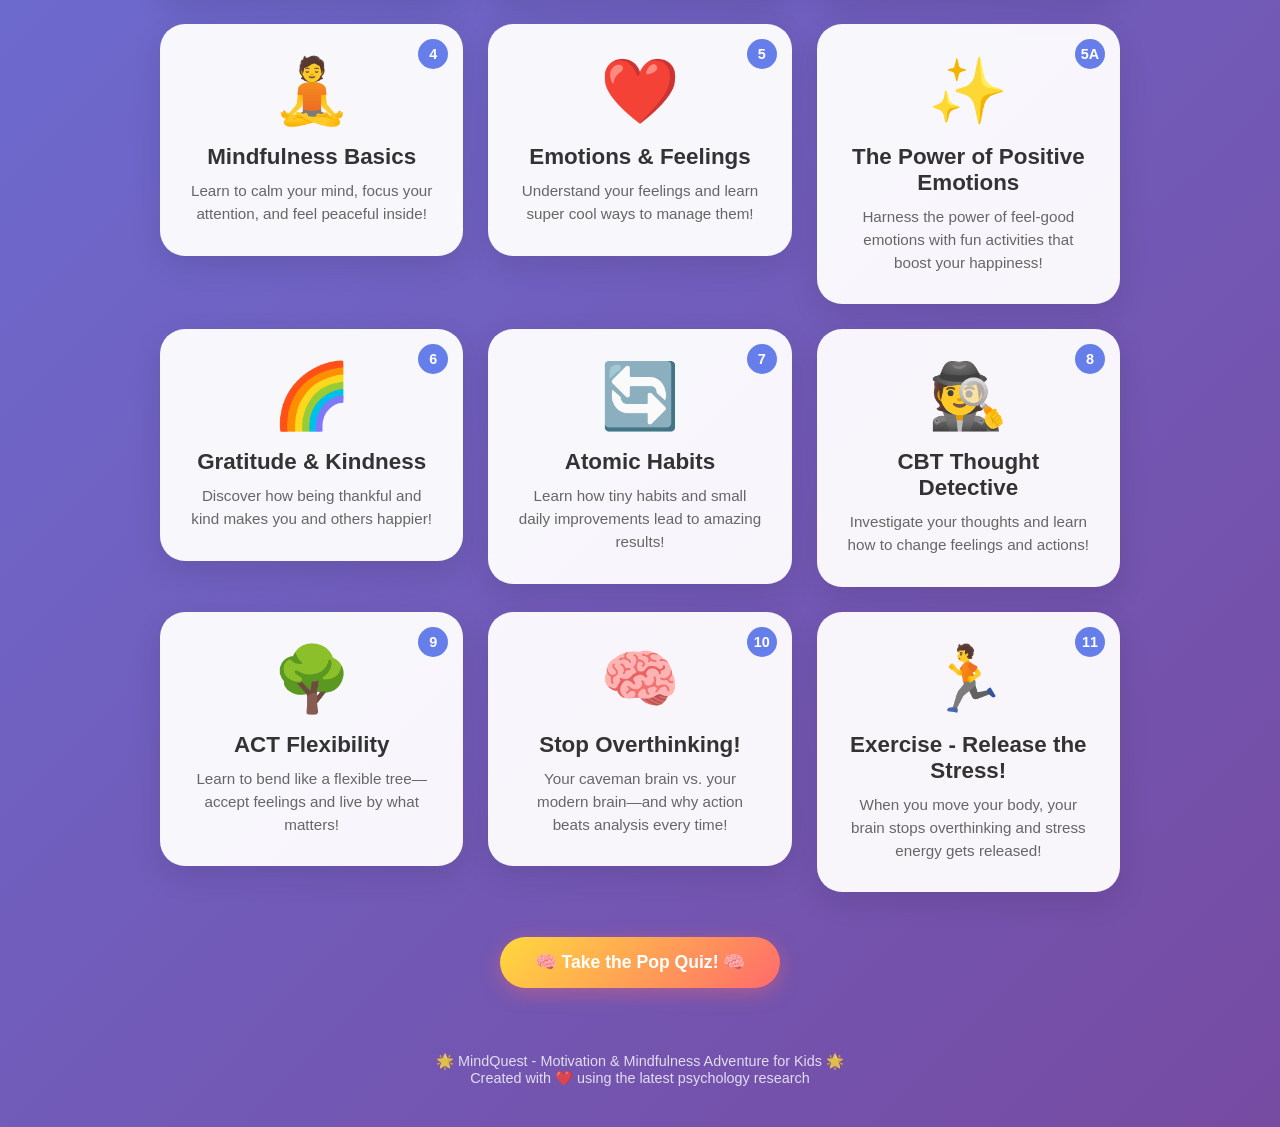
==== commit 827d1b17: "added strengthening emotion" ====
--- a/course/index.html
+++ b/course/index.html
@@ -20,6 +20,7 @@
         <a href="topic3.html">3</a>
         <a href="topic4.html">4</a>
         <a href="topic5.html">5</a>
+        <a href="topic5a.html">5A</a>
         <a href="topic6.html">6</a>
         <a href="topic7.html">7</a>
         <a href="topic8.html">8</a>
@@ -40,7 +41,7 @@
       <div class="progress-bar">
         <div class="progress-fill" style="width: 0%"></div>
       </div>
-      <p class="progress-text">0 of 11 topics completed (0%)</p>
+      <p class="progress-text">0 of 12 topics completed (0%)</p>
     </div>
 
     <div class="topic-content">
@@ -67,14 +68,14 @@
         <p>
           1. Click on any topic card below to begin learning!<br>
           2. Read the fun facts and try the activities!<br>
-          3. Complete all 11 topics to unlock the quiz!<br>
+          3. Complete all 12 topics to unlock the quiz!<br>
           4. Take the quiz and become a Motivation Master! 🏆
         </p>
       </div>
     </div>
 
     <h2 style="text-align:center; color:white; font-size:2em; margin:30px 0 10px 0;">📚 Your Learning Journey</h2>
-    <p style="text-align:center; color:rgba(255,255,255,0.8); margin-bottom:20px;">11 exciting topics await you!</p>
+    <p style="text-align:center; color:rgba(255,255,255,0.8); margin-bottom:20px;">12 exciting topics await you!</p>
     
     <div class="topic-grid">
       <a href="topic1.html" style="text-decoration:none;">
@@ -119,6 +120,15 @@
           <span class="icon">❤️</span>
           <h3>Emotions & Feelings</h3>
           <p>Understand your feelings and learn super cool ways to manage them!</p>
+        </div>
+      </a>
+
+      <a href="topic5a.html" style="text-decoration:none;">
+        <div class="topic-card">
+          <span class="card-number">5A</span>
+          <span class="icon">✨</span>
+          <h3>The Power of Positive Emotions</h3>
+          <p>Harness the power of feel-good emotions with fun activities that boost your happiness!</p>
         </div>
       </a>
 
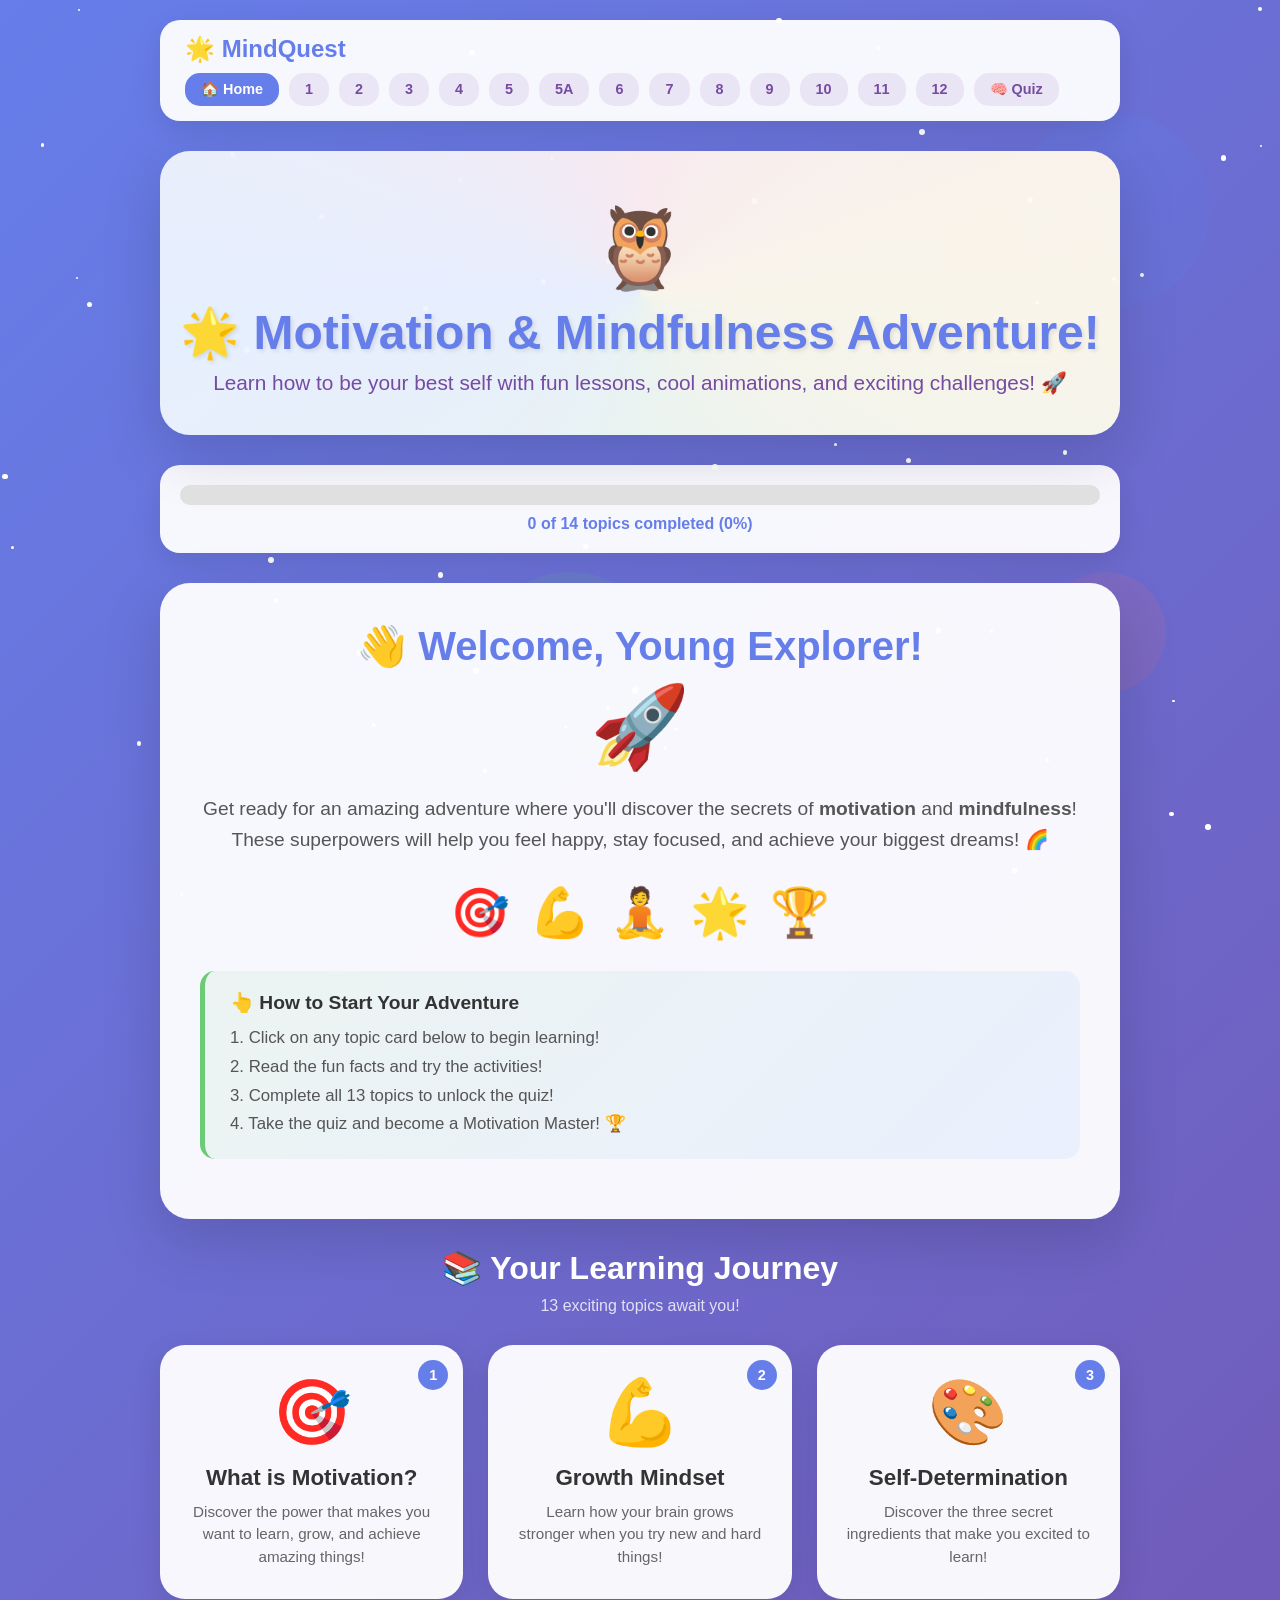
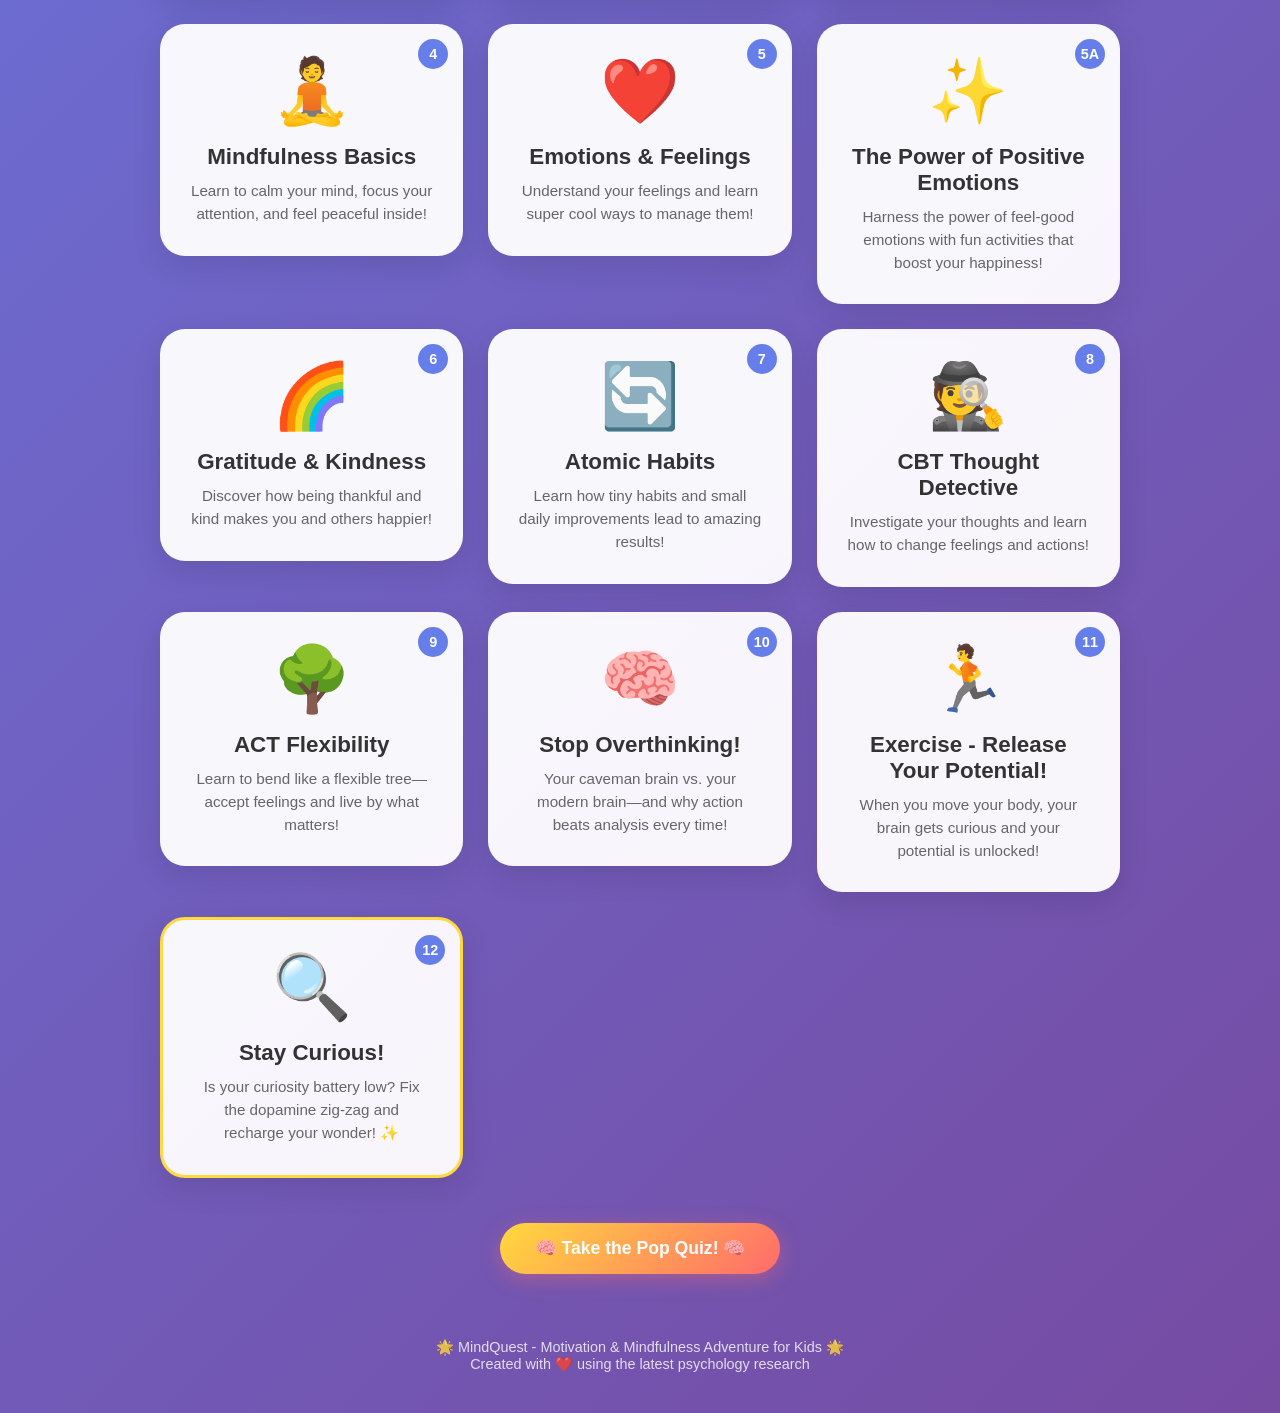
==== commit 963bb905: "update content" ====
--- a/course/index.html
+++ b/course/index.html
@@ -27,6 +27,7 @@
         <a href="topic9.html">9</a>
         <a href="topic10.html">10</a>
         <a href="topic11.html">11</a>
+        <a href="topic12.html">12</a>
         <a href="quiz.html">🧠 Quiz</a>
       </div>
     </nav>
@@ -41,7 +42,7 @@
       <div class="progress-bar">
         <div class="progress-fill" style="width: 0%"></div>
       </div>
-      <p class="progress-text">0 of 12 topics completed (0%)</p>
+      <p class="progress-text">0 of 13 topics completed (0%)</p>
     </div>
 
     <div class="topic-content">
@@ -68,14 +69,14 @@
         <p>
           1. Click on any topic card below to begin learning!<br>
           2. Read the fun facts and try the activities!<br>
-          3. Complete all 12 topics to unlock the quiz!<br>
+          3. Complete all 13 topics to unlock the quiz!<br>
           4. Take the quiz and become a Motivation Master! 🏆
         </p>
       </div>
     </div>
 
     <h2 style="text-align:center; color:white; font-size:2em; margin:30px 0 10px 0;">📚 Your Learning Journey</h2>
-    <p style="text-align:center; color:rgba(255,255,255,0.8); margin-bottom:20px;">12 exciting topics await you!</p>
+    <p style="text-align:center; color:rgba(255,255,255,0.8); margin-bottom:20px;">13 exciting topics await you!</p>
     
     <div class="topic-grid">
       <a href="topic1.html" style="text-decoration:none;">
@@ -181,8 +182,17 @@
         <div class="topic-card">
           <span class="card-number">11</span>
           <span class="icon">🏃</span>
-          <h3>Exercise - Release the Stress!</h3>
-          <p>When you move your body, your brain stops overthinking and stress energy gets released!</p>
+          <h3>Exercise - Release Your Potential!</h3>
+          <p>When you move your body, your brain gets curious and your potential is unlocked!</p>
+        </div>
+      </a>
+
+      <a href="topic12.html" style="text-decoration:none;">
+        <div class="topic-card" style="border:3px solid #ffd93d;">
+          <span class="card-number">12</span>
+          <span class="icon">🔍</span>
+          <h3>Stay Curious!</h3>
+          <p>Is your curiosity battery low? Fix the dopamine zig-zag and recharge your wonder! ✨</p>
         </div>
       </a>
     </div>
--- a/course/css/style.css
+++ b/course/css/style.css
@@ -784,4 +784,477 @@
 @keyframes pageIn {
   from { opacity: 0; transform: scale(0.95); }
   to { opacity: 1; transform: scale(1); }
-}+}
+
+/* ===== EMOTIONAL WEATHER WIDGET ===== */
+.weather-widget {
+  background: linear-gradient(135deg, #4d96ff20, #6bcb7720);
+  border-left: 5px solid #4d96ff;
+  border-radius: 15px;
+  padding: 20px 25px;
+  margin: 20px 0;
+  animation: slideUp 0.6s ease-out;
+}
+
+.weather-widget h3 {
+  color: #333;
+  margin-bottom: 5px;
+  font-size: 1.2em;
+}
+
+.weather-widget .widget-caption {
+  color: #666;
+  font-size: 0.95em;
+  margin-bottom: 15px;
+}
+
+.weather-demo {
+  display: flex;
+  justify-content: center;
+  padding: 10px;
+}
+
+.weather-scene {
+  width: 320px;
+  height: 240px;
+  border-radius: 20px;
+  background: linear-gradient(180deg, #87CEEB 0%, #B0E0E6 60%, #90EE90 60%, #7CCD7C 100%);
+  position: relative;
+  overflow: hidden;
+  box-shadow: 0 10px 30px rgba(0,0,0,0.15);
+}
+
+.weather-sky {
+  position: absolute;
+  top: 0;
+  left: 0;
+  width: 100%;
+  height: 100%;
+}
+
+/* Sun */
+.sun {
+  position: absolute;
+  top: 25px;
+  right: 40px;
+  width: 60px;
+  height: 60px;
+  background: radial-gradient(circle, #FFE066 30%, #FFD700 70%);
+  border-radius: 50%;
+  box-shadow: 0 0 30px rgba(255, 215, 0, 0.6);
+  animation: sunPulse 4s ease-in-out infinite;
+  z-index: 2;
+}
+
+@keyframes sunPulse {
+  0%, 100% { transform: scale(1); box-shadow: 0 0 30px rgba(255, 215, 0, 0.6); }
+  50% { transform: scale(1.1); box-shadow: 0 0 50px rgba(255, 215, 0, 0.9); }
+}
+
+.sun-ray {
+  position: absolute;
+  top: 50%;
+  left: 50%;
+  width: 8px;
+  height: 18px;
+  background: #FFD700;
+  border-radius: 4px;
+  transform-origin: 50% 0;
+  animation: raySpin 12s linear infinite;
+}
+
+.sun-ray:nth-child(1) { transform: translate(-50%, -50%) rotate(0deg) translateY(-38px); }
+.sun-ray:nth-child(2) { transform: translate(-50%, -50%) rotate(45deg) translateY(-38px); }
+.sun-ray:nth-child(3) { transform: translate(-50%, -50%) rotate(90deg) translateY(-38px); }
+.sun-ray:nth-child(4) { transform: translate(-50%, -50%) rotate(135deg) translateY(-38px); }
+.sun-ray:nth-child(5) { transform: translate(-50%, -50%) rotate(180deg) translateY(-38px); }
+.sun-ray:nth-child(6) { transform: translate(-50%, -50%) rotate(225deg) translateY(-38px); }
+.sun-ray:nth-child(7) { transform: translate(-50%, -50%) rotate(270deg) translateY(-38px); }
+.sun-ray:nth-child(8) { transform: translate(-50%, -50%) rotate(315deg) translateY(-38px); }
+
+@keyframes raySpin {
+  0% { opacity: 1; }
+  50% { opacity: 0.4; }
+  100% { opacity: 1; }
+}
+
+/* Clouds */
+.cloud {
+  position: absolute;
+  background: white;
+  border-radius: 50px;
+  opacity: 0.9;
+  z-index: 3;
+}
+
+.cloud-1 {
+  top: 50px;
+  left: -80px;
+  width: 100px;
+  height: 35px;
+  animation: cloudDrift 18s linear infinite;
+}
+
+.cloud-2 {
+  top: 90px;
+  left: -120px;
+  width: 80px;
+  height: 28px;
+  animation: cloudDrift 25s linear infinite 5s;
+}
+
+@keyframes cloudDrift {
+  0% { transform: translateX(0); }
+  100% { transform: translateX(500px); }
+}
+
+.cloud-puff {
+  position: absolute;
+  background: white;
+  border-radius: 50%;
+}
+
+.puff-1 {
+  width: 40px;
+  height: 40px;
+  top: -20px;
+  left: 10px;
+}
+
+.puff-2 {
+  width: 30px;
+  height: 30px;
+  top: -15px;
+  left: 40px;
+}
+
+.puff-3 {
+  width: 25px;
+  height: 25px;
+  top: -10px;
+  left: 65px;
+}
+
+/* Rain */
+.rain {
+  position: absolute;
+  top: 0;
+  left: 0;
+  width: 100%;
+  height: 100%;
+  z-index: 4;
+  opacity: 0;
+  animation: rainCycle 12s ease-in-out infinite;
+}
+
+.raindrop {
+  position: absolute;
+  width: 3px;
+  height: 15px;
+  background: linear-gradient(180deg, #4d96ff, #87CEEB);
+  border-radius: 2px;
+  animation: rainFall 1s linear infinite;
+}
+
+.raindrop:nth-child(1) { left: 10%; top: -20px; animation-delay: 0s; }
+.raindrop:nth-child(2) { left: 25%; top: -20px; animation-delay: 0.2s; }
+.raindrop:nth-child(3) { left: 40%; top: -20px; animation-delay: 0.4s; }
+.raindrop:nth-child(4) { left: 55%; top: -20px; animation-delay: 0.1s; }
+.raindrop:nth-child(5) { left: 70%; top: -20px; animation-delay: 0.5s; }
+.raindrop:nth-child(6) { left: 85%; top: -20px; animation-delay: 0.3s; }
+.raindrop:nth-child(7) { left: 15%; top: -20px; animation-delay: 0.6s; }
+.raindrop:nth-child(8) { left: 65%; top: -20px; animation-delay: 0.7s; }
+
+@keyframes rainFall {
+  0% { transform: translateY(0); opacity: 1; }
+  100% { transform: translateY(240px); opacity: 0.3; }
+}
+
+@keyframes rainCycle {
+  0%, 30% { opacity: 0; }
+  40%, 70% { opacity: 1; }
+  85%, 100% { opacity: 0; }
+}
+
+/* Lightning */
+.lightning {
+  position: absolute;
+  top: 0;
+  left: 0;
+  width: 100%;
+  height: 100%;
+  z-index: 5;
+  opacity: 0;
+  animation: lightningCycle 12s ease-in-out infinite;
+}
+
+.bolt {
+  position: absolute;
+  top: 60px;
+  left: 50%;
+  width: 4px;
+  height: 80px;
+  background: #FFD700;
+  transform: rotate(15deg);
+  box-shadow: 0 0 20px #FFD700, 0 0 40px #FFD700;
+  animation: boltFlash 12s ease-in-out infinite;
+}
+
+.bolt::after {
+  content: '';
+  position: absolute;
+  bottom: -30px;
+  left: -8px;
+  width: 20px;
+  height: 30px;
+  background: #FFD700;
+  clip-path: polygon(50% 0%, 0% 100%, 100% 100%);
+  box-shadow: 0 0 20px #FFD700;
+}
+
+@keyframes boltFlash {
+  0%, 35%, 100% { opacity: 0; }
+  36% { opacity: 1; }
+  38% { opacity: 0; }
+  40% { opacity: 1; }
+  42% { opacity: 0; }
+  44% { opacity: 1; }
+  50% { opacity: 0; }
+}
+
+@keyframes lightningCycle {
+  0%, 35% { opacity: 0; }
+  36%, 50% { opacity: 1; }
+  55%, 100% { opacity: 0; }
+}
+
+/* Weather emoji & status */
+.weather-emoji {
+  position: absolute;
+  bottom: 15px;
+  left: 50%;
+  transform: translateX(-50%);
+  font-size: 3em;
+  z-index: 6;
+  animation: weatherEmojiBounce 2s ease-in-out infinite;
+  text-shadow: 0 2px 10px rgba(0,0,0,0.2);
+}
+
+@keyframes weatherEmojiBounce {
+  0%, 100% { transform: translateX(-50%) translateY(0); }
+  50% { transform: translateX(-50%) translateY(-10px); }
+}
+
+.weather-status {
+  position: absolute;
+  bottom: 70px;
+  left: 50%;
+  transform: translateX(-50%);
+  background: rgba(255, 255, 255, 0.9);
+  padding: 6px 18px;
+  border-radius: 20px;
+  font-weight: bold;
+  font-size: 0.95em;
+  color: #333;
+  z-index: 6;
+  white-space: nowrap;
+  box-shadow: 0 3px 10px rgba(0,0,0,0.1);
+}
+
+.weather-message {
+  position: absolute;
+  bottom: 10px;
+  left: 50%;
+  transform: translateX(-50%);
+  font-size: 0.75em;
+  color: white;
+  z-index: 6;
+  white-space: nowrap;
+  text-shadow: 0 1px 4px rgba(0,0,0,0.5);
+}
+
+/* ===== FEELINGS THERMOMETER WIDGET ===== */
+.thermometer-widget {
+  background: linear-gradient(135deg, #ff6b6b15, #ffd93d15);
+  border-left: 5px solid #ff6b6b;
+  border-radius: 15px;
+  padding: 20px 25px;
+  margin: 20px 0;
+  animation: slideUp 0.6s ease-out;
+}
+
+.thermometer-widget h3 {
+  color: #333;
+  margin-bottom: 5px;
+  font-size: 1.2em;
+}
+
+.thermometer-widget .widget-caption {
+  color: #666;
+  font-size: 0.95em;
+  margin-bottom: 15px;
+}
+
+.thermometer-demo {
+  display: flex;
+  justify-content: center;
+  align-items: center;
+  gap: 30px;
+  flex-wrap: wrap;
+  padding: 10px;
+}
+
+.thermometer-visual {
+  position: relative;
+  width: 120px;
+  height: 280px;
+}
+
+.thermometer-tube {
+  position: absolute;
+  top: 0;
+  left: 50%;
+  transform: translateX(-50%);
+  width: 30px;
+  height: 220px;
+  background: linear-gradient(180deg, #f0f0f0, #e0e0e0);
+  border: 3px solid #ccc;
+  border-radius: 15px 15px 0 0;
+  overflow: hidden;
+  z-index: 1;
+}
+
+.thermometer-fill {
+  position: absolute;
+  bottom: 0;
+  left: 0;
+  width: 100%;
+  height: 0%;
+  background: linear-gradient(180deg, #ff6b6b, #ff9f43, #ffd93d, #6bcb77, #4d96ff);
+  border-radius: 0 0 12px 12px;
+  transition: height 1.5s ease-in-out;
+  animation: thermometerCycle 12s ease-in-out infinite;
+}
+
+@keyframes thermometerCycle {
+  0%, 10% { height: 10%; }
+  20%, 30% { height: 45%; }
+  40%, 50% { height: 75%; }
+  60%, 70% { height: 95%; }
+  80%, 90% { height: 55%; }
+  100% { height: 10%; }
+}
+
+.thermometer-bubble {
+  position: absolute;
+  bottom: 5px;
+  left: 50%;
+  transform: translateX(-50%);
+  width: 12px;
+  height: 12px;
+  background: rgba(255, 255, 255, 0.6);
+  border-radius: 50%;
+  animation: bubbleRise 2s ease-in-out infinite;
+}
+
+@keyframes bubbleRise {
+  0% { bottom: 5px; opacity: 0.8; }
+  100% { bottom: 200px; opacity: 0; }
+}
+
+.thermometer-bulb {
+  position: absolute;
+  bottom: 0;
+  left: 50%;
+  transform: translateX(-50%);
+  width: 60px;
+  height: 60px;
+  background: radial-gradient(circle, #ff6b6b, #ff4757);
+  border: 3px solid #ccc;
+  border-radius: 50%;
+  z-index: 2;
+  box-shadow: 0 5px 15px rgba(255, 71, 87, 0.4);
+  animation: bulbPulse 2s ease-in-out infinite;
+}
+
+@keyframes bulbPulse {
+  0%, 100% { transform: translateX(-50%) scale(1); }
+  50% { transform: translateX(-50%) scale(1.08); }
+}
+
+.thermometer-scale {
+  position: absolute;
+  top: 0;
+  right: 5px;
+  height: 220px;
+  width: 30px;
+  z-index: 3;
+}
+
+.scale-mark {
+  position: absolute;
+  right: 0;
+  font-size: 0.7em;
+  color: #666;
+  font-weight: bold;
+  transform: translateY(50%);
+}
+
+.thermometer-status {
+  text-align: center;
+  min-width: 180px;
+  padding: 20px;
+  background: rgba(255, 255, 255, 0.8);
+  border-radius: 15px;
+  box-shadow: 0 5px 15px rgba(0,0,0,0.1);
+}
+
+.status-emoji {
+  font-size: 3.5em;
+  display: block;
+  margin-bottom: 10px;
+  animation: statusEmojiPulse 2s ease-in-out infinite;
+}
+
+@keyframes statusEmojiPulse {
+  0%, 100% { transform: scale(1); }
+  50% { transform: scale(1.15); }
+}
+
+.status-level {
+  font-size: 1.3em;
+  font-weight: bold;
+  color: #333;
+  margin-bottom: 5px;
+}
+
+.status-range {
+  font-size: 0.95em;
+  color: #666;
+  margin-bottom: 10px;
+}
+
+.status-tip {
+  font-size: 0.9em;
+  color: #667eea;
+  background: #667eea10;
+  padding: 8px 12px;
+  border-radius: 10px;
+  display: inline-block;
+}
+
+/* Responsive adjustments for widgets */
+@media (max-width: 600px) {
+  .weather-scene {
+    width: 280px;
+    height: 210px;
+  }
+  
+  .thermometer-demo {
+    gap: 15px;
+  }
+  
+  .thermometer-visual {
+    transform: scale(0.9);
+  }
+}
